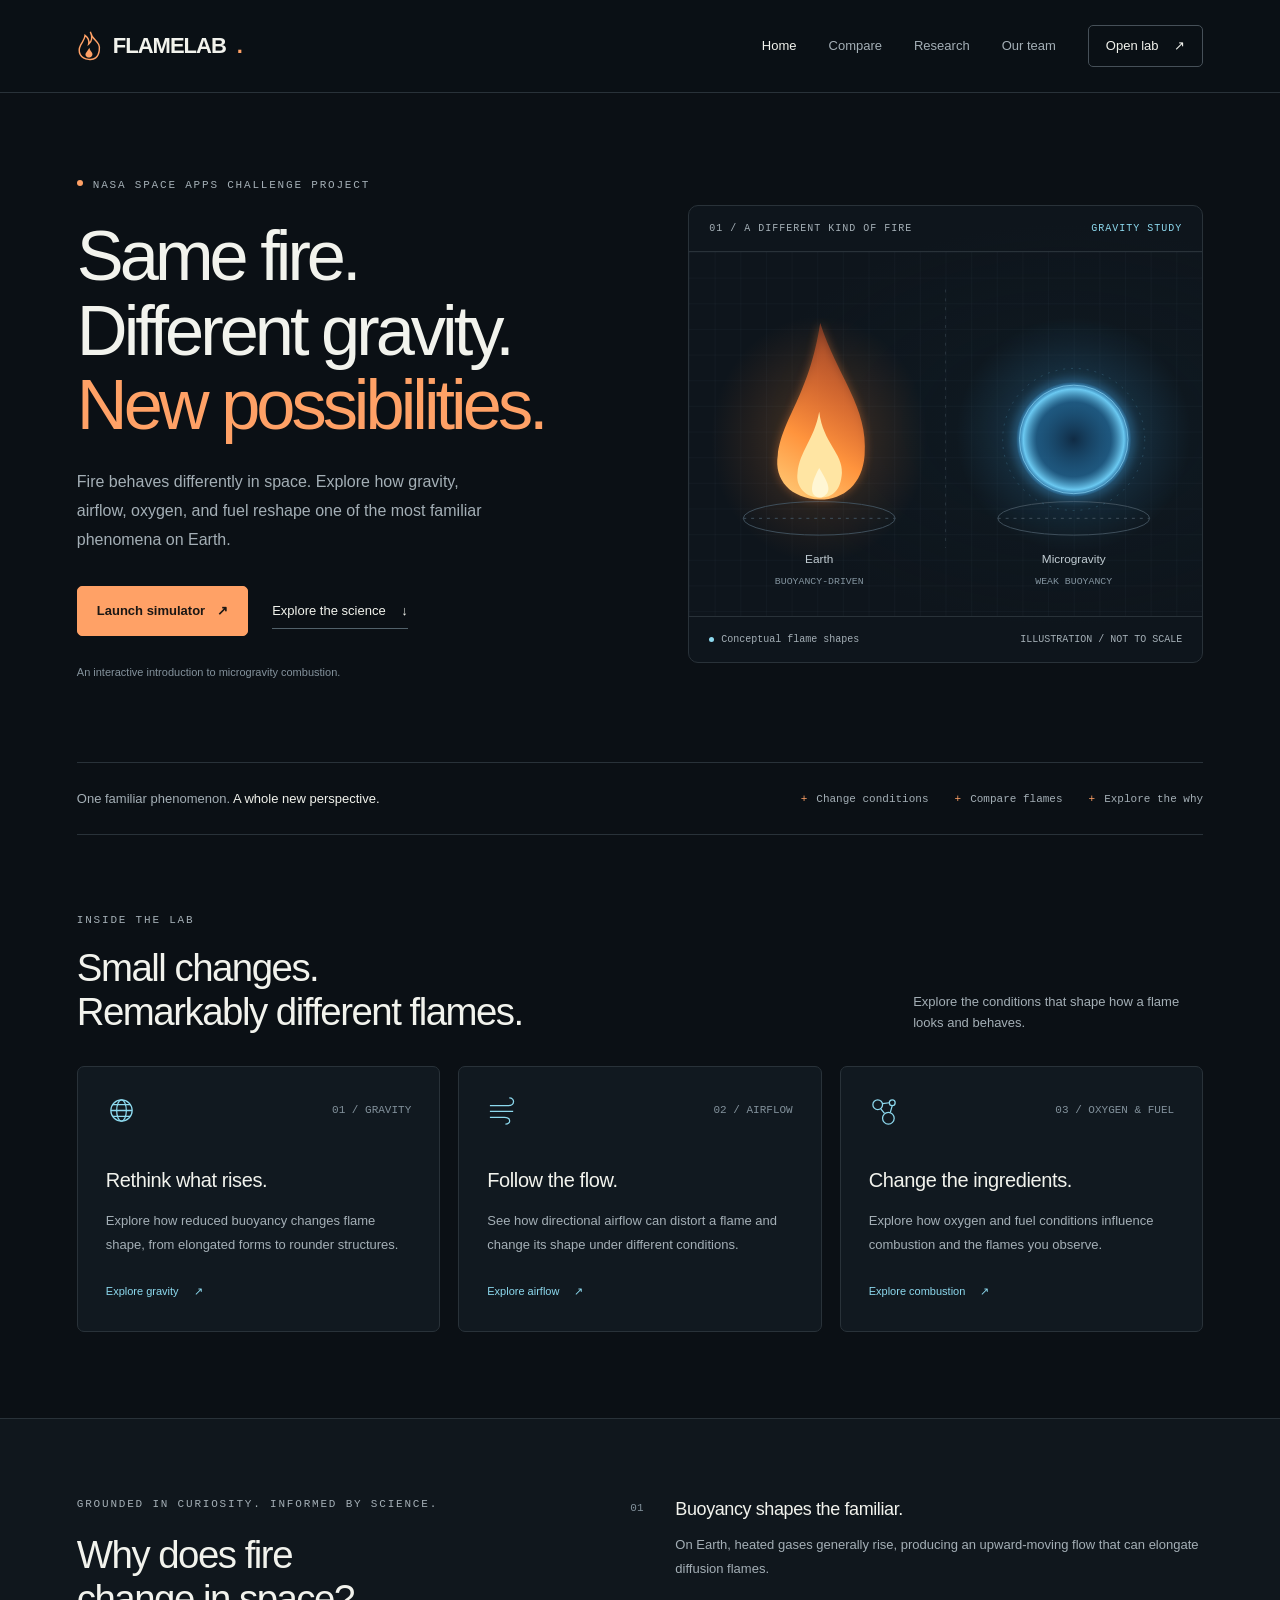
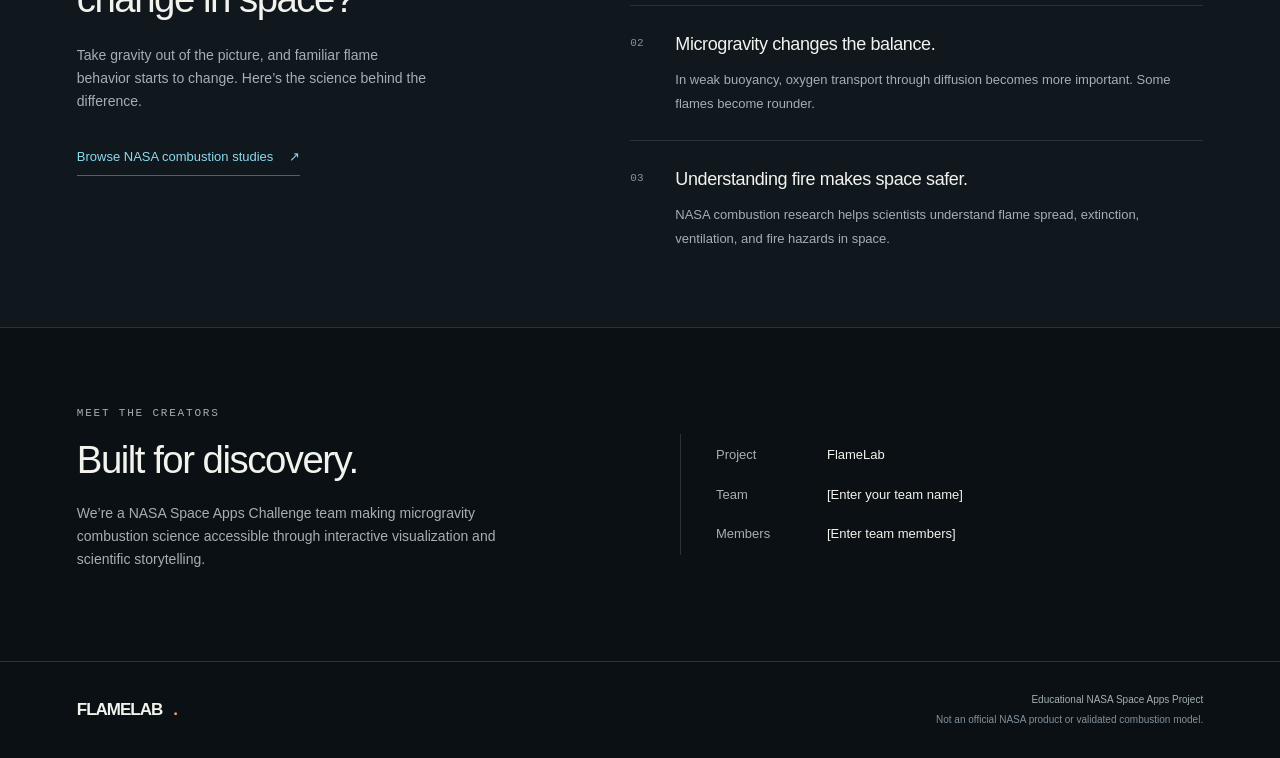
==== index.html @ bf70660f "Publish FlameLab landing page" ====
<!DOCTYPE html>
<html lang="en">
<head>
<meta charset="UTF-8">
<meta name="viewport" content="width=device-width, initial-scale=1">
<meta name="theme-color" content="#0b1015">
<meta name="description" content="Explore the science of fire in microgravity with FlameLab, an educational NASA Space Apps Challenge project.">
<title>FlameLab | Fire beyond gravity</title>
<style>
:root{--bg:#0b1015;--panel:#111920;--text:#f2f3ed;--muted:#a4afb6;--line:#293239;--orange:#ffa166;--blue:#8dd9ee;--width:1240px;color-scheme:dark}
*{box-sizing:border-box}html{scroll-behavior:smooth}body{margin:0;background:var(--bg);color:var(--text);font-family:Arial,Helvetica,sans-serif;line-height:1.65}a{color:inherit;text-decoration:none}button,a{-webkit-tap-highlight-color:transparent}a:focus-visible{outline:2px solid var(--blue);outline-offset:6px}::selection{background:var(--orange);color:var(--bg)}.wrap{width:min(var(--width),88%);margin:auto}.skip{position:absolute;left:20px;top:-70px;background:var(--text);color:var(--bg);padding:12px;z-index:99}.skip:focus{top:12px}header{border-bottom:1px solid var(--line);background:#0b1015f5}.header-row{min-height:92px;display:flex;align-items:center;justify-content:space-between;gap:30px}.brand{display:inline-flex;align-items:center;gap:11px;font-size:22px;letter-spacing:-1px;font-weight:800}.brand svg{width:25px;height:32px;color:var(--orange)}nav{display:flex;align-items:center;gap:32px;font-size:13px;color:var(--muted)}nav a:hover,nav a[aria-current]{color:var(--text)}.nav-cta{border:1px solid #465058;padding:9px 17px;border-radius:5px;color:var(--text)}.arrow{margin-left:12px}.hero{padding:83px 0 70px;display:grid;grid-template-columns:1.1fr 1fr;gap:45px;align-items:center}.eyebrow{font-family:Consolas,'Courier New',monospace;letter-spacing:1.8px;font-size:11px;font-weight:500;text-transform:uppercase;color:var(--muted)}.eyebrow i{display:inline-block;width:6px;height:6px;margin:0 10px 2px 0;border-radius:50%;background:var(--orange)}h1,h2,h3,p{margin-top:0}h1{font-size:clamp(48px,5.5vw,78px);line-height:1.06;font-weight:500;letter-spacing:-4px;margin:25px 0}h1 span{color:var(--orange)}.intro{max-width:435px;color:var(--muted);font-size:16px;line-height:1.8}.actions{display:flex;gap:24px;align-items:center;margin-top:32px;flex-wrap:wrap}.button{display:inline-flex;align-items:center;justify-content:center;background:var(--orange);color:#1b1714;border:1px solid var(--orange);border-radius:5px;padding:13px 19px;font-size:13px;font-weight:700;transition:background .2s,transform .2s}.button:hover{background:#ffba8f;transform:translateY(-2px)}.text-link{font-size:13px;border-bottom:1px solid #52616a;padding:7px 0}.text-link:hover{color:var(--blue)}.hero-note{margin-top:27px;font-size:11px;color:#84929c}.experiment{border:1px solid var(--line);border-radius:10px;overflow:hidden;background:radial-gradient(ellipse at 73% 48%,#102a3738,transparent 60%),#0e151c}.experiment-top,.experiment-bottom{display:flex;justify-content:space-between;gap:10px;padding:17px 20px;font:10px Consolas,'Courier New',monospace;letter-spacing:1px;color:var(--muted)}.experiment-top{border-bottom:1px solid var(--line)}.experiment-top span:last-child{color:var(--blue)}.flame-scene{display:block;width:100%;height:auto}.experiment-bottom{border-top:1px solid var(--line);letter-spacing:0;font-size:10px}.legend-dot{display:inline-block;width:5px;height:5px;background:var(--blue);border-radius:50%;margin-right:7px}.overview{border-top:1px solid var(--line);border-bottom:1px solid var(--line);padding:25px 0;display:flex;justify-content:space-between;align-items:center;gap:24px}.overview p{font-size:13px;color:var(--muted);margin:0}.overview strong{color:var(--text);font-weight:400}.tags{display:flex;gap:26px;color:var(--muted);font:11px Consolas,'Courier New',monospace}.tags span::before{content:'+';color:var(--orange);margin-right:9px}section[id]{scroll-margin-top:30px}.science{padding:76px 0 86px}.section-heading{display:flex;justify-content:space-between;gap:30px;align-items:end;margin:16px 0 32px}h2{font-size:clamp(30px,3vw,42px);font-weight:500;letter-spacing:-1.5px;line-height:1.15;margin:0}.section-heading p{color:var(--muted);font-size:13px;max-width:290px;margin:0}.features{display:grid;grid-template-columns:repeat(3,1fr);gap:18px}.card{padding:28px;background:var(--panel);border:1px solid var(--line);border-radius:7px}.card-top{display:flex;justify-content:space-between;align-items:center;margin-bottom:38px}.card-top svg{width:31px;height:31px;stroke:var(--blue);fill:none;stroke-width:1.3}.number{font:11px Consolas,'Courier New',monospace;color:#82919b}h3{font-size:20px;font-weight:500;letter-spacing:-.4px;margin-bottom:12px}.card p,.research-row p{font-size:13px;color:var(--muted);margin:0;line-height:1.85}.card .small-link{display:inline-block;margin-top:25px;font-size:11px;color:var(--blue)}.small-link:hover{text-decoration:underline}.research{padding:76px 0;background:#10171d;border-top:1px solid var(--line);border-bottom:1px solid var(--line)}.research-grid{display:grid;grid-template-columns:.95fr 1.2fr;gap:100px}.research h2{margin:19px 0 23px;max-width:370px}.research-intro{color:var(--muted);font-size:14px;max-width:350px}.research .text-link{display:inline-block;margin-top:12px;color:var(--blue)}.research-row{padding:24px 0;border-bottom:1px solid var(--line);display:grid;grid-template-columns:25px 1fr;gap:20px}.research-row:first-child{padding-top:0}.research-row:last-child{border:0;padding-bottom:0}.research-row .number{padding-top:7px}.research-row h3{font-size:18px;margin-bottom:8px}.team{padding:76px 0;display:grid;grid-template-columns:1fr 1fr;gap:80px;align-items:center}.team h2{margin:16px 0 20px}.team p{font-size:14px;color:var(--muted);max-width:460px}.team-info{border-left:1px solid var(--line);padding:10px 0 10px 35px}.team-info dl{margin:0}.team-info dl div{display:grid;grid-template-columns:95px 1fr;gap:16px;margin-bottom:18px;font-size:13px}.team-info dl div:last-child{margin:0}dt{color:var(--muted)}dd{margin:0}footer{border-top:1px solid var(--line);padding:30px 0}.footer-row{display:flex;justify-content:space-between;align-items:center;gap:25px}.footer-row .brand{font-size:17px}.footer-row p{font-size:10px;color:var(--muted);margin:0;text-align:right}.footer-row p span{display:block;color:#82919b;margin-top:3px}
@media(min-width:1500px){.hero{padding-top:100px;padding-bottom:90px}}
@media(max-width:1000px){.hero{gap:25px}h1{letter-spacing:-2.5px}.header-row{gap:15px}nav{gap:20px}.research-grid{gap:45px}.tags{gap:15px}.card{padding:23px}}
@media(max-width:760px){.wrap{width:88%}.header-row{min-height:80px;flex-wrap:wrap;padding:20px 0;gap:20px}nav{width:100%;justify-content:space-between;gap:10px;font-size:12px}.nav-cta{padding:6px 10px}.hero{grid-template-columns:1fr;padding:48px 0 40px;gap:35px}h1{font-size:clamp(45px,9vw,68px);max-width:560px}.intro{max-width:520px}.experiment{max-width:560px;width:100%;margin:auto}.overview{align-items:start;flex-direction:column;gap:13px}.features{grid-template-columns:1fr}.card-top{margin-bottom:25px}.section-heading{align-items:start;flex-direction:column;gap:17px}.section-heading p{max-width:450px}.science,.research{padding:52px 0}.research-grid,.team{grid-template-columns:1fr;gap:35px}.research h2{max-width:450px}.research-intro{max-width:450px}.team{padding:52px 0}.team-info{padding-left:20px}.footer-row{align-items:start}.footer-row p{max-width:240px}.tags{flex-wrap:wrap}.eyebrow{font-size:10px}.hero-note{font-size:10px}}
@media(max-width:380px){nav{flex-wrap:wrap;justify-content:start;gap:18px}.experiment-top,.experiment-bottom{padding:14px 12px;font-size:8px}.footer-row{flex-direction:column}.footer-row p{text-align:left}.actions{gap:15px}}
@media(prefers-reduced-motion:reduce){html{scroll-behavior:auto}*,*::before,*::after{transition:none!important}}
</style>
</head>
<body>
<a class="skip" href="#main">Skip to content</a>
<header id="home"><div class="wrap header-row">
<a class="brand" href="#home" aria-label="FlameLab home"><svg viewBox="0 0 28 36" fill="none" aria-hidden="true"><path d="M15 2C17 12 27 13 25 23C24 31 19 34 13 33C4 32 0 25 4 17C6 13 9 10 9 6C13 9 14 12 13 16C18 12 17 7 15 2Z" stroke="currentColor" stroke-width="1.6"/><path d="M14 20C14 24 20 26 16 30C12 33 8 29 10 26Z" fill="currentColor"/></svg>FLAMELAB<span style="color:var(--orange)">.</span></a>
<nav aria-label="Main navigation"><a href="#home" aria-current="page">Home</a><a href="simulator.html#scenario-comparison">Compare</a><a href="#research">Research</a><a href="#team">Our team</a><a class="nav-cta" href="simulator.html">Open lab <span class="arrow" aria-hidden="true">↗</span></a></nav>
</div></header>
<main id="main">
<section class="wrap hero" aria-labelledby="hero-title">
<div><div class="eyebrow"><i></i>NASA Space Apps Challenge Project</div><h1 id="hero-title">Same fire.<br>Different gravity.<br><span>New possibilities.</span></h1><p class="intro">Fire behaves differently in space. Explore how gravity, airflow, oxygen, and fuel reshape one of the most familiar phenomena on Earth.</p><div class="actions"><a class="button" href="simulator.html">Launch simulator <span class="arrow" aria-hidden="true">↗</span></a><a class="text-link" href="#research">Explore the science <span class="arrow" aria-hidden="true">↓</span></a></div><p class="hero-note">An interactive introduction to microgravity combustion.</p></div>
<figure class="experiment" style="margin:0"><div class="experiment-top"><span>01 / A DIFFERENT KIND OF FIRE</span><span>GRAVITY STUDY</span></div>
<svg class="flame-scene" viewBox="0 0 520 370" role="img" aria-labelledby="flame-title flame-desc"><title id="flame-title">Flame shapes on Earth and in microgravity</title><desc id="flame-desc">A stylized elongated orange flame on Earth beside a round blue flame in microgravity. Conceptual illustration, not a simulation.</desc><defs><pattern id="grid" width="26" height="26" patternUnits="userSpaceOnUse"><path d="M26 0H0V26" stroke="#7aa4b5" stroke-opacity=".07" fill="none"/></pattern><radialGradient id="warm"><stop stop-color="#ff9a3d" stop-opacity=".23"/><stop offset="1" stop-color="#ff8030" stop-opacity="0"/></radialGradient><radialGradient id="cool"><stop stop-color="#46b7ff" stop-opacity=".27"/><stop offset="1" stop-color="#46b7ff" stop-opacity="0"/></radialGradient><linearGradient id="fire" x1="0" y1="1" x2=".3" y2="0"><stop stop-color="#ffcf7b"/><stop offset=".4" stop-color="#ff943d"/><stop offset="1" stop-color="#f55c2b" stop-opacity=".4"/></linearGradient><radialGradient id="sphere"><stop stop-color="#102b44"/><stop offset=".65" stop-color="#1a5680" stop-opacity=".65"/><stop offset=".88" stop-color="#73d6ff" stop-opacity=".9"/><stop offset="1" stop-color="#3aa3eb" stop-opacity=".1"/></radialGradient><filter id="glow"><feGaussianBlur stdDeviation="5"/></filter></defs><path fill="url(#grid)" d="M0 0H520V370H0Z"/><path d="M260 38V300" stroke="#29343d" stroke-dasharray="3 6"/><ellipse cx="132" cy="190" rx="110" ry="125" fill="url(#warm)"/><circle cx="390" cy="185" r="119" fill="url(#cool)"/><g stroke="#3f505c" fill="none"><ellipse cx="132" cy="270" rx="77" ry="17"/><ellipse cx="390" cy="270" rx="77" ry="17"/><path d="M55 270H209M313 270H467" stroke-dasharray="3 5"/></g><path d="M133 72C150 126 182 157 178 206C176 235 157 251 133 251C103 250 86 231 90 206C94 169 122 145 133 72Z" fill="#ff8738" opacity=".4" filter="url(#glow)"/><path d="M133 72C150 126 182 157 178 206C176 235 157 251 133 251C103 250 86 231 90 206C94 169 122 145 133 72Z" fill="url(#fire)"/><path d="M132 162C136 194 156 204 155 224C154 241 146 249 133 249C118 249 108 238 110 224C112 202 127 190 132 162Z" fill="#ffe5a3"/><path d="M132 219C143 237 145 244 134 249C123 249 121 239 132 219Z" fill="#fff6d4"/><circle cx="390" cy="190" r="62" fill="#4bbaff" opacity=".28" filter="url(#glow)"/><circle cx="390" cy="190" r="58" fill="url(#sphere)"/><circle cx="390" cy="190" r="55" fill="none" stroke="#94dfff" stroke-opacity=".6"/><circle cx="390" cy="190" r="72" fill="none" stroke="#70c8ed" stroke-opacity=".2" stroke-dasharray="2 6"/><g fill="#c1ccd2" font-family="Arial,Helvetica,sans-serif" text-anchor="middle" font-size="12"><text x="132" y="315">Earth</text><text x="390" y="315">Microgravity</text></g><g fill="#83949f" font-family="Consolas,monospace" text-anchor="middle" font-size="10"><text x="132" y="337">BUOYANCY-DRIVEN</text><text x="390" y="337">WEAK BUOYANCY</text></g></svg>
<figcaption class="experiment-bottom"><span><span class="legend-dot"></span>Conceptual flame shapes</span><span>ILLUSTRATION / NOT TO SCALE</span></figcaption></figure>
</section>
<div class="wrap overview"><p>One familiar phenomenon. <strong>A whole new perspective.</strong></p><div class="tags"><span>Change conditions</span><span>Compare flames</span><span>Explore the why</span></div></div>
<section class="wrap science" aria-labelledby="science-title"><div class="eyebrow">Inside the lab</div><div class="section-heading"><h2 id="science-title">Small changes.<br>Remarkably different flames.</h2><p>Explore the conditions that shape how a flame looks and behaves.</p></div><div class="features">
<article class="card"><div class="card-top"><svg viewBox="0 0 32 32" aria-hidden="true"><circle cx="16" cy="16" r="11"/><ellipse cx="16" cy="16" rx="5" ry="11"/><path d="M5 16H27M7 10H25M7 22H25"/></svg><span class="number">01 / GRAVITY</span></div><h3>Rethink what rises.</h3><p>Explore how reduced buoyancy changes flame shape, from elongated forms to rounder structures.</p><a class="small-link" href="simulator.html">Explore gravity <span class="arrow" aria-hidden="true">↗</span></a></article>
<article class="card"><div class="card-top"><svg viewBox="0 0 32 32" aria-hidden="true"><path d="M3 11H22C29 11 29 3 23 3M3 17H27M3 23H18C25 23 25 30 19 30"/></svg><span class="number">02 / AIRFLOW</span></div><h3>Follow the flow.</h3><p>See how directional airflow can distort a flame and change its shape under different conditions.</p><a class="small-link" href="simulator.html">Explore airflow <span class="arrow" aria-hidden="true">↗</span></a></article>
<article class="card"><div class="card-top"><svg viewBox="0 0 32 32" aria-hidden="true"><circle cx="9" cy="10" r="5"/><circle cx="24" cy="8" r="3"/><circle cx="20" cy="24" r="6"/><path d="M12 14L16 19M14 9L21 8M24 11L22 18"/></svg><span class="number">03 / OXYGEN &amp; FUEL</span></div><h3>Change the ingredients.</h3><p>Explore how oxygen and fuel conditions influence combustion and the flames you observe.</p><a class="small-link" href="simulator.html">Explore combustion <span class="arrow" aria-hidden="true">↗</span></a></article>
</div></section>
<section class="research" id="research" aria-labelledby="research-title"><div class="wrap research-grid"><div><div class="eyebrow">Grounded in curiosity. Informed by science.</div><h2 id="research-title">Why does fire<br>change in space?</h2><p class="research-intro">Take gravity out of the picture, and familiar flame behavior starts to change. Here’s the science behind the difference.</p><a class="text-link" href="https://psi.nasa.gov/physci/repo/search?q=combustion" target="_blank" rel="noopener noreferrer">Browse NASA combustion studies <span class="arrow" aria-hidden="true">↗</span></a></div><div><article class="research-row"><span class="number">01</span><div><h3>Buoyancy shapes the familiar.</h3><p>On Earth, heated gases generally rise, producing an upward-moving flow that can elongate diffusion flames.</p></div></article><article class="research-row"><span class="number">02</span><div><h3>Microgravity changes the balance.</h3><p>In weak buoyancy, oxygen transport through diffusion becomes more important. Some flames become rounder.</p></div></article><article class="research-row"><span class="number">03</span><div><h3>Understanding fire makes space safer.</h3><p>NASA combustion research helps scientists understand flame spread, extinction, ventilation, and fire hazards in space.</p></div></article></div></div></section>
<section class="wrap team" id="team" aria-labelledby="team-title"><div><div class="eyebrow">Meet the creators</div><h2 id="team-title">Built for discovery.</h2><p>We’re a NASA Space Apps Challenge team making microgravity combustion science accessible through interactive visualization and scientific storytelling.</p></div><div class="team-info"><dl><div><dt>Project</dt><dd>FlameLab</dd></div><div><dt>Team</dt><dd>[Enter your team name]</dd></div><div><dt>Members</dt><dd>[Enter team members]</dd></div></dl></div></section>
</main>
<footer><div class="wrap footer-row"><a class="brand" href="#home">FLAMELAB<span style="color:var(--orange)">.</span></a><p>Educational NASA Space Apps Project<span>Not an official NASA product or validated combustion model.</span></p></div></footer>
</body>
</html>
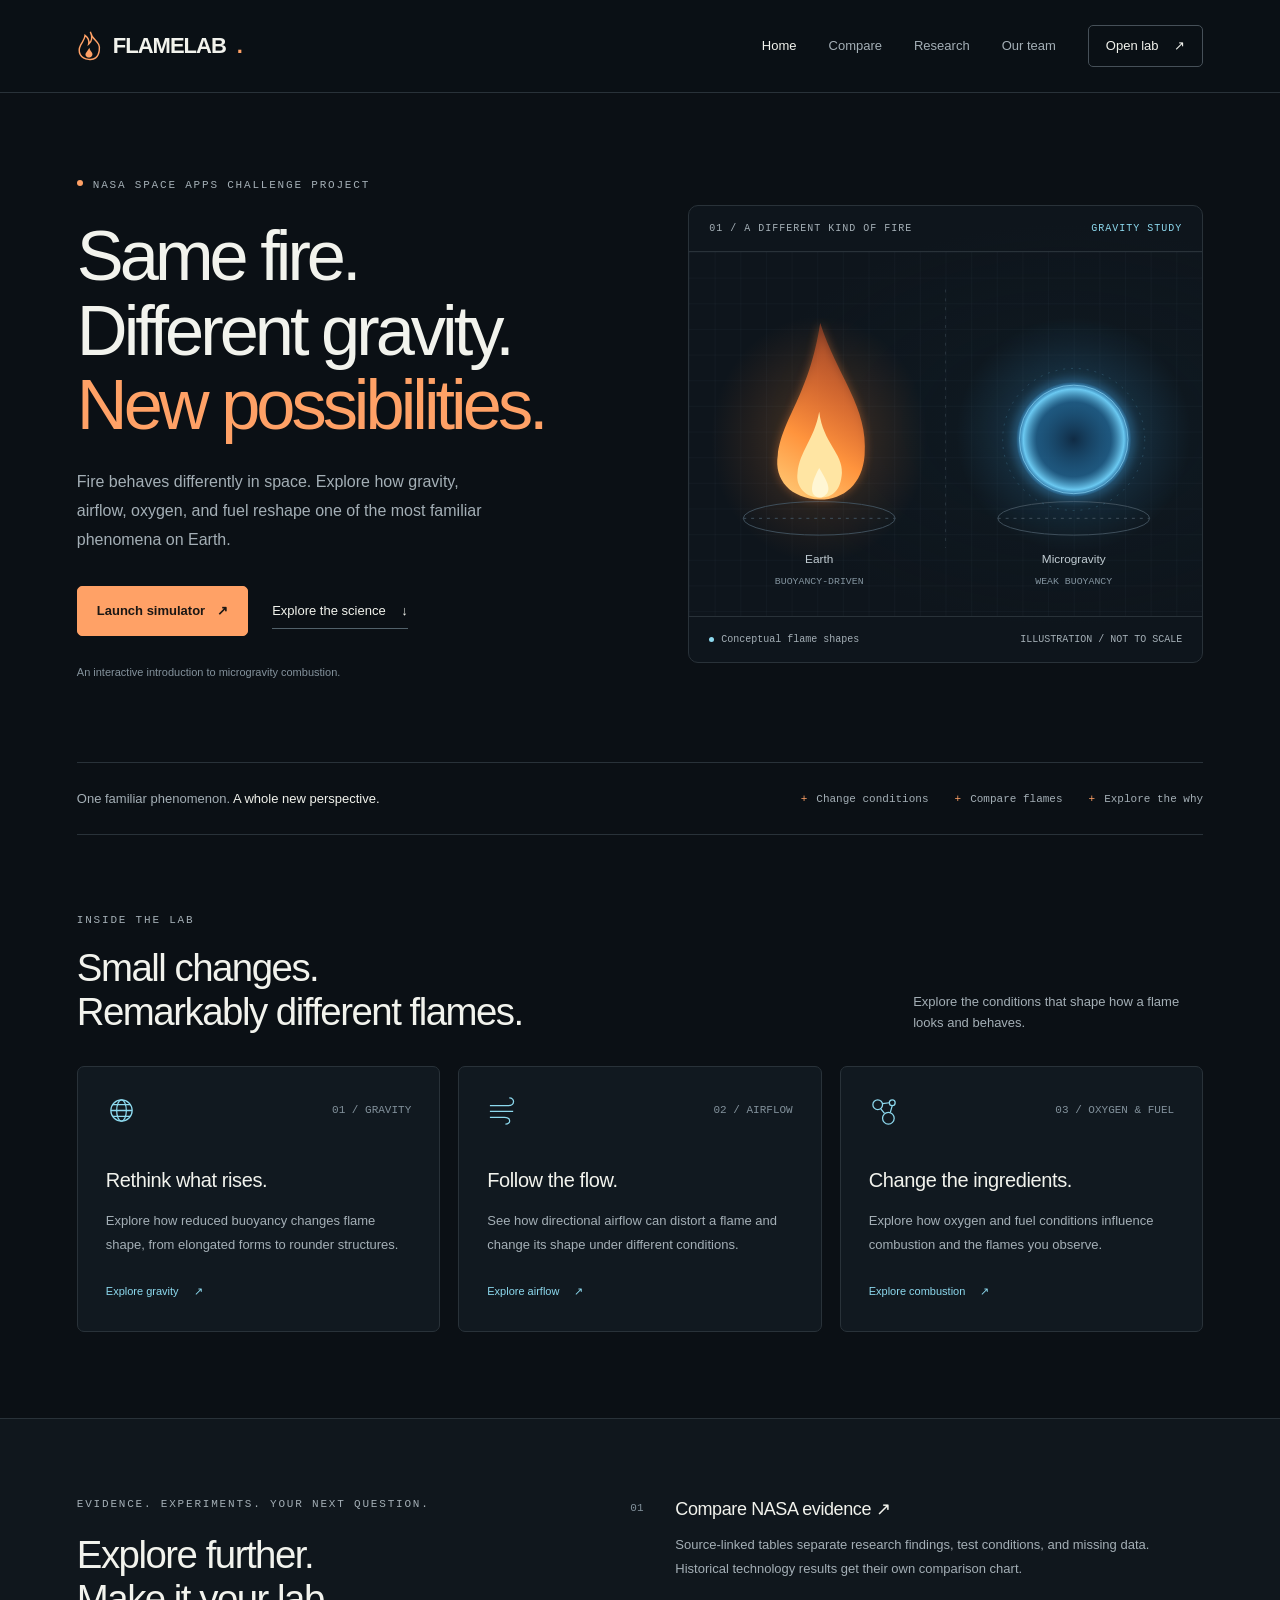
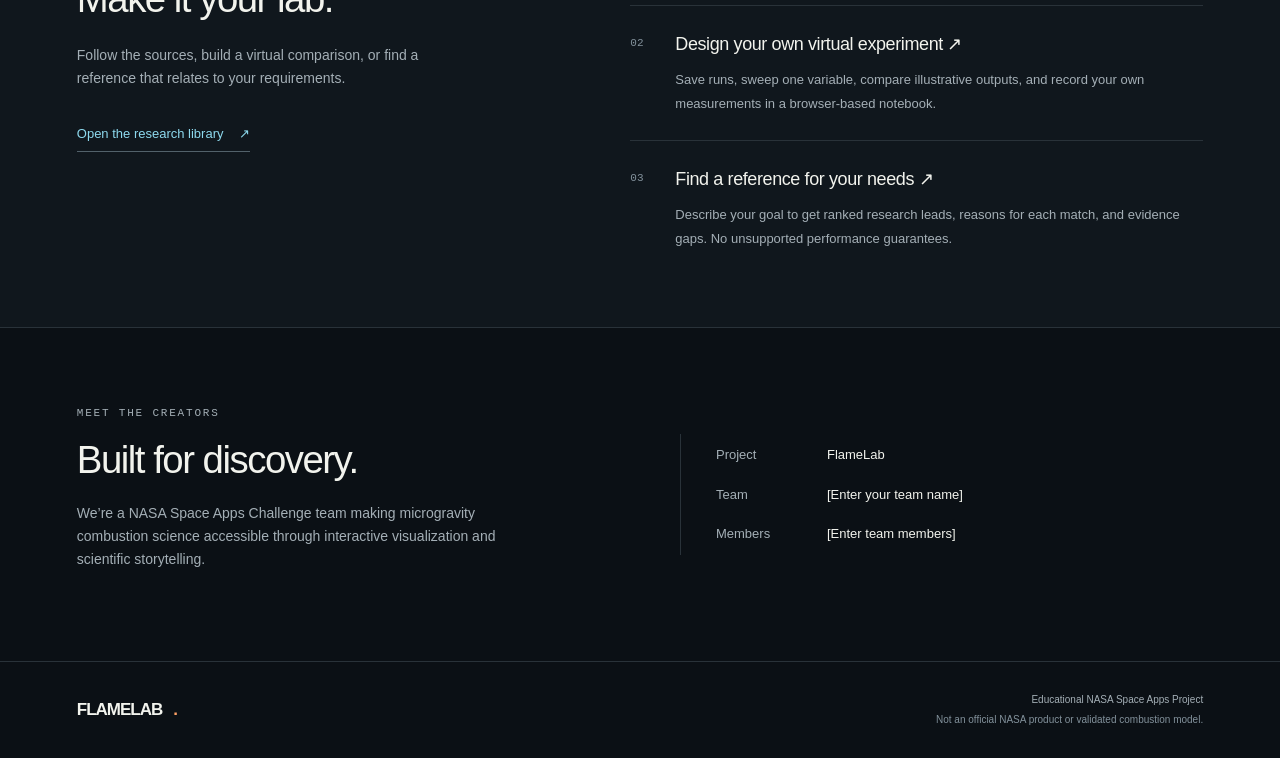
==== commit 269ee24c: "Add NASA evidence library, custom experiment notebook, and reference finder" ====
--- a/index.html
+++ b/index.html
@@ -20,7 +20,7 @@
 <a class="skip" href="#main">Skip to content</a>
 <header id="home"><div class="wrap header-row">
 <a class="brand" href="#home" aria-label="FlameLab home"><svg viewBox="0 0 28 36" fill="none" aria-hidden="true"><path d="M15 2C17 12 27 13 25 23C24 31 19 34 13 33C4 32 0 25 4 17C6 13 9 10 9 6C13 9 14 12 13 16C18 12 17 7 15 2Z" stroke="currentColor" stroke-width="1.6"/><path d="M14 20C14 24 20 26 16 30C12 33 8 29 10 26Z" fill="currentColor"/></svg>FLAMELAB<span style="color:var(--orange)">.</span></a>
-<nav aria-label="Main navigation"><a href="#home" aria-current="page">Home</a><a href="simulator.html#scenario-comparison">Compare</a><a href="#research">Research</a><a href="#team">Our team</a><a class="nav-cta" href="simulator.html">Open lab <span class="arrow" aria-hidden="true">↗</span></a></nav>
+<nav aria-label="Main navigation"><a href="#home" aria-current="page">Home</a><a href="simulator.html#scenario-comparison">Compare</a><a href="research.html">Research</a><a href="#team">Our team</a><a class="nav-cta" href="simulator.html">Open lab <span class="arrow" aria-hidden="true">↗</span></a></nav>
 </div></header>
 <main id="main">
 <section class="wrap hero" aria-labelledby="hero-title">
@@ -35,10 +35,9 @@
 <article class="card"><div class="card-top"><svg viewBox="0 0 32 32" aria-hidden="true"><path d="M3 11H22C29 11 29 3 23 3M3 17H27M3 23H18C25 23 25 30 19 30"/></svg><span class="number">02 / AIRFLOW</span></div><h3>Follow the flow.</h3><p>See how directional airflow can distort a flame and change its shape under different conditions.</p><a class="small-link" href="simulator.html">Explore airflow <span class="arrow" aria-hidden="true">↗</span></a></article>
 <article class="card"><div class="card-top"><svg viewBox="0 0 32 32" aria-hidden="true"><circle cx="9" cy="10" r="5"/><circle cx="24" cy="8" r="3"/><circle cx="20" cy="24" r="6"/><path d="M12 14L16 19M14 9L21 8M24 11L22 18"/></svg><span class="number">03 / OXYGEN &amp; FUEL</span></div><h3>Change the ingredients.</h3><p>Explore how oxygen and fuel conditions influence combustion and the flames you observe.</p><a class="small-link" href="simulator.html">Explore combustion <span class="arrow" aria-hidden="true">↗</span></a></article>
 </div></section>
-<section class="research" id="research" aria-labelledby="research-title"><div class="wrap research-grid"><div><div class="eyebrow">Grounded in curiosity. Informed by science.</div><h2 id="research-title">Why does fire<br>change in space?</h2><p class="research-intro">Take gravity out of the picture, and familiar flame behavior starts to change. Here’s the science behind the difference.</p><a class="text-link" href="https://psi.nasa.gov/physci/repo/search?q=combustion" target="_blank" rel="noopener noreferrer">Browse NASA combustion studies <span class="arrow" aria-hidden="true">↗</span></a></div><div><article class="research-row"><span class="number">01</span><div><h3>Buoyancy shapes the familiar.</h3><p>On Earth, heated gases generally rise, producing an upward-moving flow that can elongate diffusion flames.</p></div></article><article class="research-row"><span class="number">02</span><div><h3>Microgravity changes the balance.</h3><p>In weak buoyancy, oxygen transport through diffusion becomes more important. Some flames become rounder.</p></div></article><article class="research-row"><span class="number">03</span><div><h3>Understanding fire makes space safer.</h3><p>NASA combustion research helps scientists understand flame spread, extinction, ventilation, and fire hazards in space.</p></div></article></div></div></section>
+<section class="research" id="research" aria-labelledby="research-title"><div class="wrap research-grid"><div><div class="eyebrow">Evidence. Experiments. Your next question.</div><h2 id="research-title">Explore further.<br>Make it your lab.</h2><p class="research-intro">Follow the sources, build a virtual comparison, or find a reference that relates to your requirements.</p><a class="text-link" href="research.html">Open the research library <span class="arrow" aria-hidden="true">↗</span></a></div><div><article class="research-row"><span class="number">01</span><div><h3><a href="research.html#experiments">Compare NASA evidence ↗</a></h3><p>Source-linked tables separate research findings, test conditions, and missing data. Historical technology results get their own comparison chart.</p></div></article><article class="research-row"><span class="number">02</span><div><h3><a href="simulator.html#custom-lab">Design your own virtual experiment ↗</a></h3><p>Save runs, sweep one variable, compare illustrative outputs, and record your own measurements in a browser-based notebook.</p></div></article><article class="research-row"><span class="number">03</span><div><h3><a href="research.html#finder">Find a reference for your needs ↗</a></h3><p>Describe your goal to get ranked research leads, reasons for each match, and evidence gaps. No unsupported performance guarantees.</p></div></article></div></div></section>
 <section class="wrap team" id="team" aria-labelledby="team-title"><div><div class="eyebrow">Meet the creators</div><h2 id="team-title">Built for discovery.</h2><p>We’re a NASA Space Apps Challenge team making microgravity combustion science accessible through interactive visualization and scientific storytelling.</p></div><div class="team-info"><dl><div><dt>Project</dt><dd>FlameLab</dd></div><div><dt>Team</dt><dd>[Enter your team name]</dd></div><div><dt>Members</dt><dd>[Enter team members]</dd></div></dl></div></section>
 </main>
 <footer><div class="wrap footer-row"><a class="brand" href="#home">FLAMELAB<span style="color:var(--orange)">.</span></a><p>Educational NASA Space Apps Project<span>Not an official NASA product or validated combustion model.</span></p></div></footer>
 </body>
 </html>
-
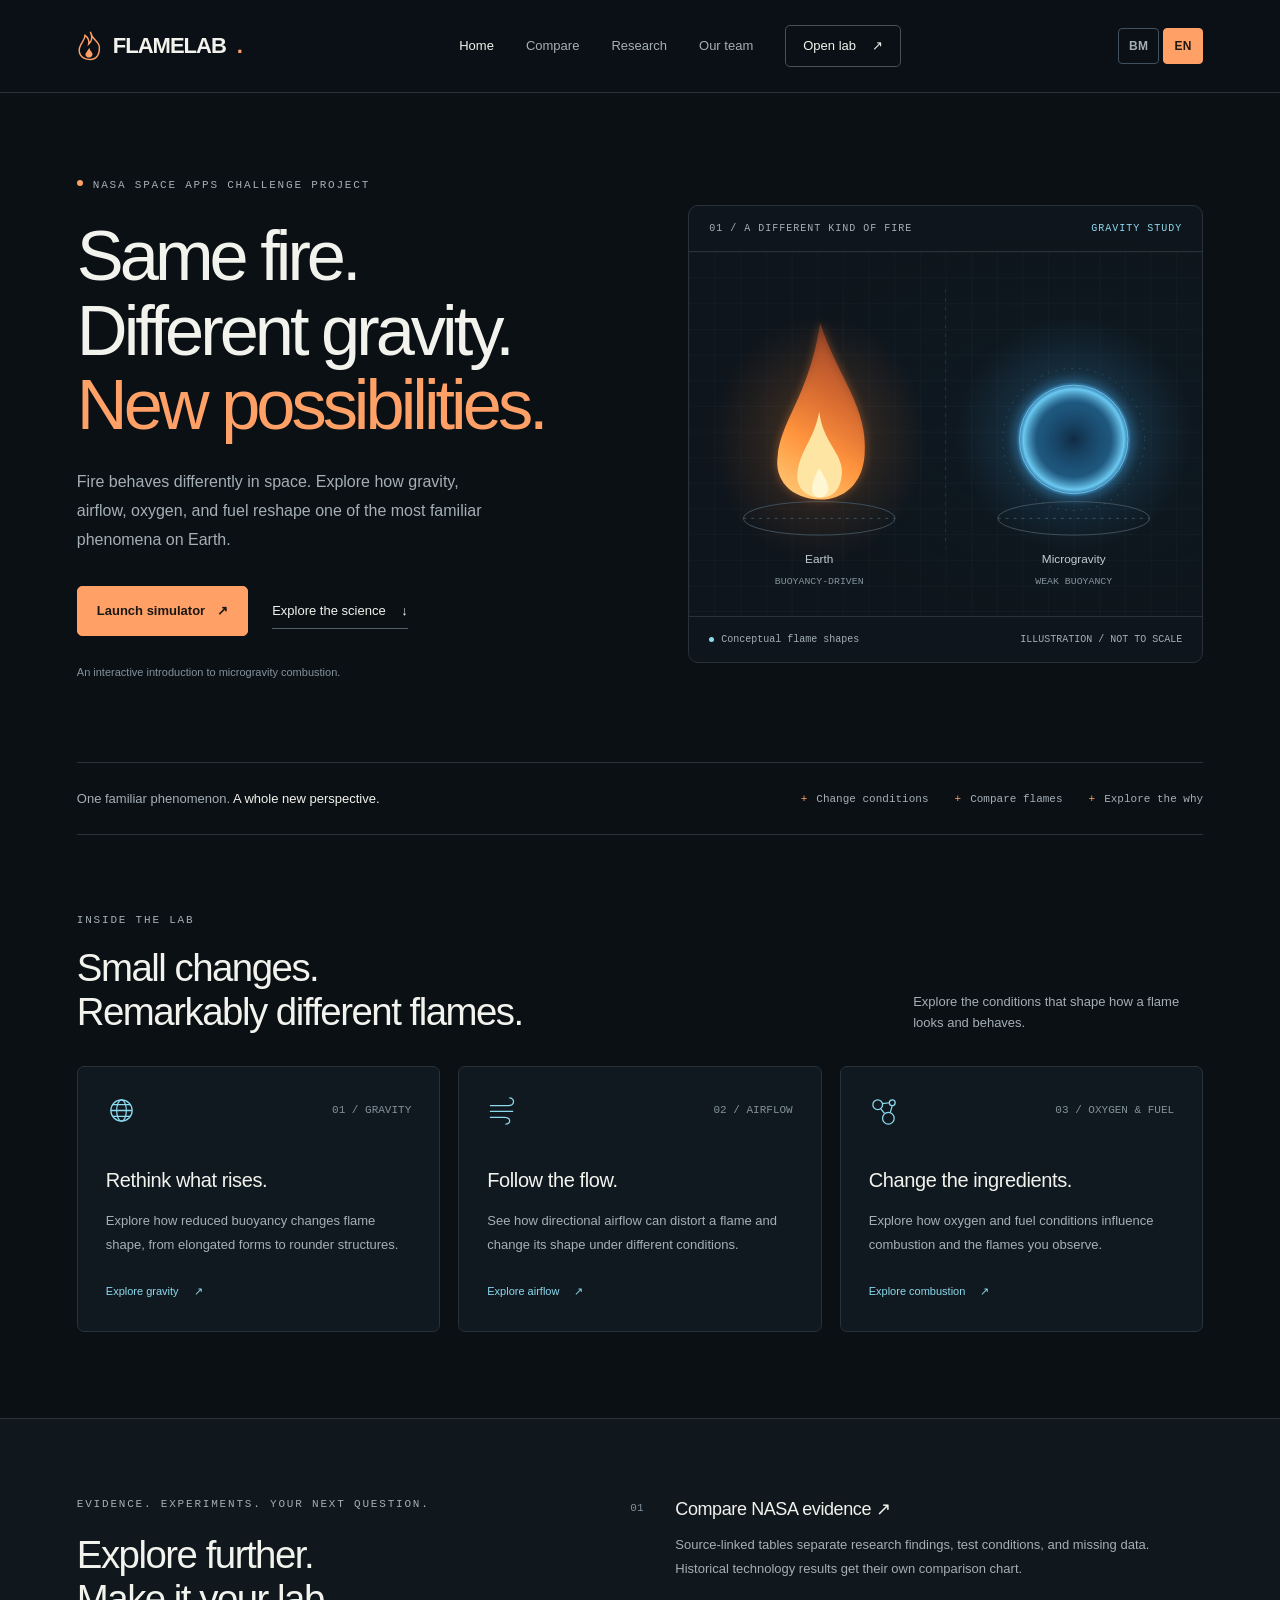
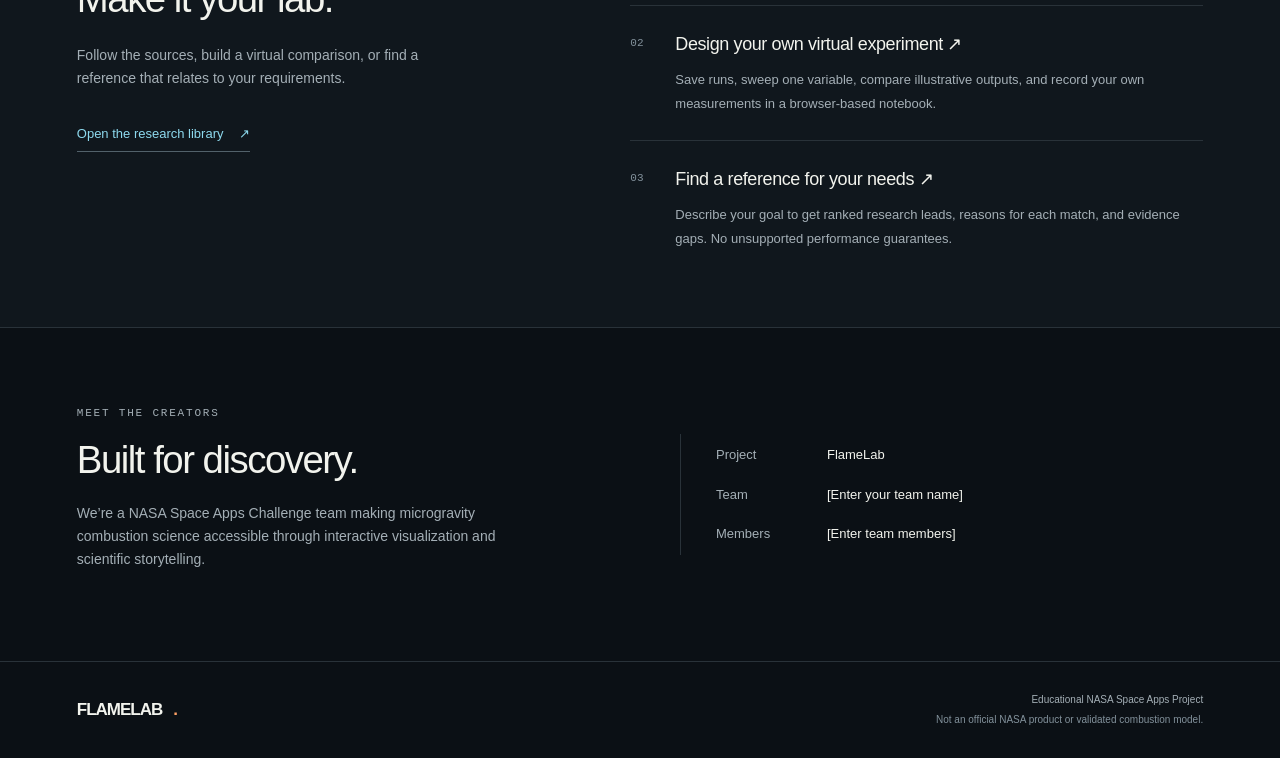
==== commit 26e12446: "Add persistent BM/English language switch and remove video transcript notice" ====
--- a/index.html
+++ b/index.html
@@ -15,6 +15,7 @@
 @media(max-width:380px){nav{flex-wrap:wrap;justify-content:start;gap:18px}.experiment-top,.experiment-bottom{padding:14px 12px;font-size:8px}.footer-row{flex-direction:column}.footer-row p{text-align:left}.actions{gap:15px}}
 @media(prefers-reduced-motion:reduce){html{scroll-behavior:auto}*,*::before,*::after{transition:none!important}}
 </style>
+<link rel="stylesheet" href="language.css"><script src="language.js" defer></script>
 </head>
 <body>
 <a class="skip" href="#main">Skip to content</a>
--- a/language.css
+++ b/language.css
@@ -0,0 +1 @@
+.language-switch{display:inline-flex;gap:4px;align-items:center;flex-shrink:0}.language-switch button{font:600 12px Arial,Helvetica,sans-serif;letter-spacing:.3px;background:transparent;color:#a4afb6;border:1px solid #40505d;border-radius:4px;min-width:40px;min-height:36px;padding:7px 10px;cursor:pointer;margin:0;transition:none}.language-switch button[aria-pressed=true]{background:#ffa166;color:#21180f;border-color:#ffa166}.language-switch button:hover{border-color:#8dd9ee;transform:none}.language-switch button:focus-visible{outline:2px solid #8dd9ee;outline-offset:3px}.header-row,.topbar{flex-wrap:wrap}html[lang=ms] .eyebrow{letter-spacing:1px}html[lang=ms] h1{overflow-wrap:break-word}@media(max-width:760px){.header-row>.language-switch{margin-left:auto}.header-row nav{order:3}.topbar>.language-switch{align-self:flex-end}.language-switch button{min-height:44px;min-width:44px}}
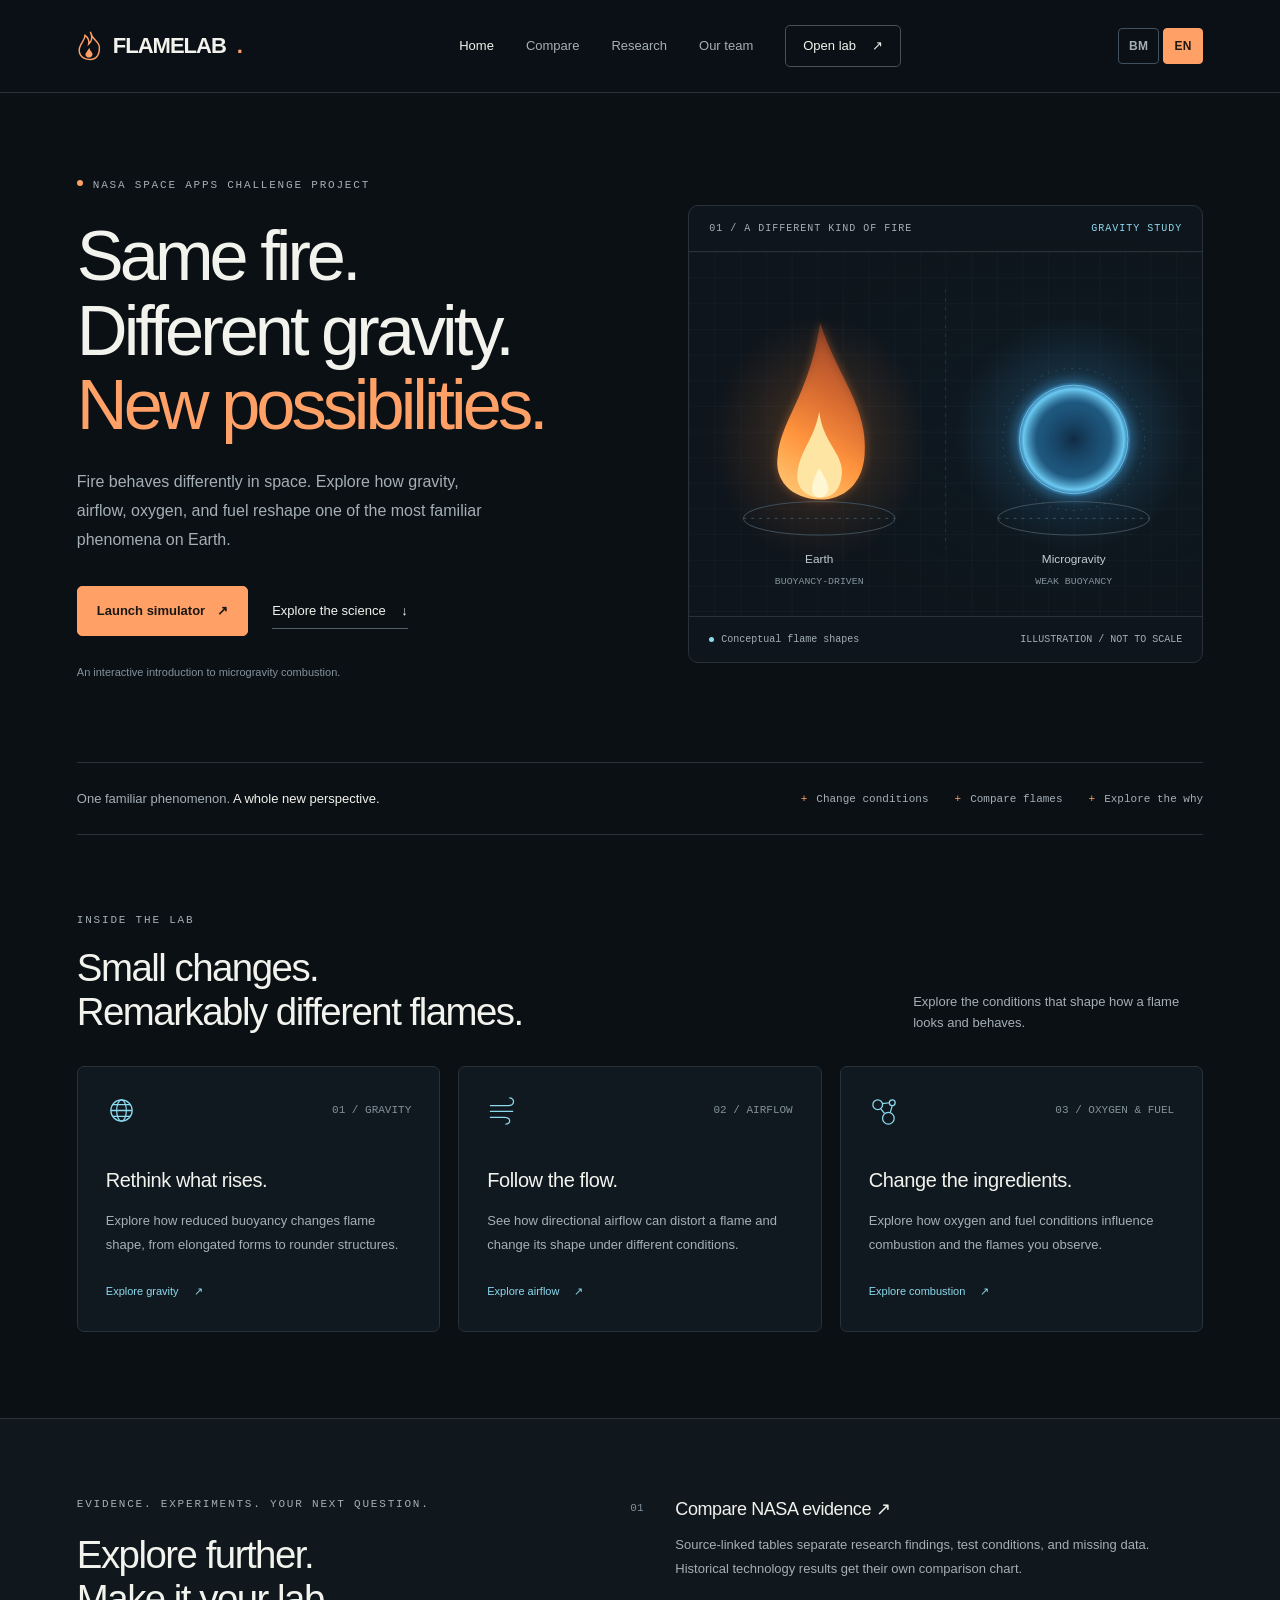
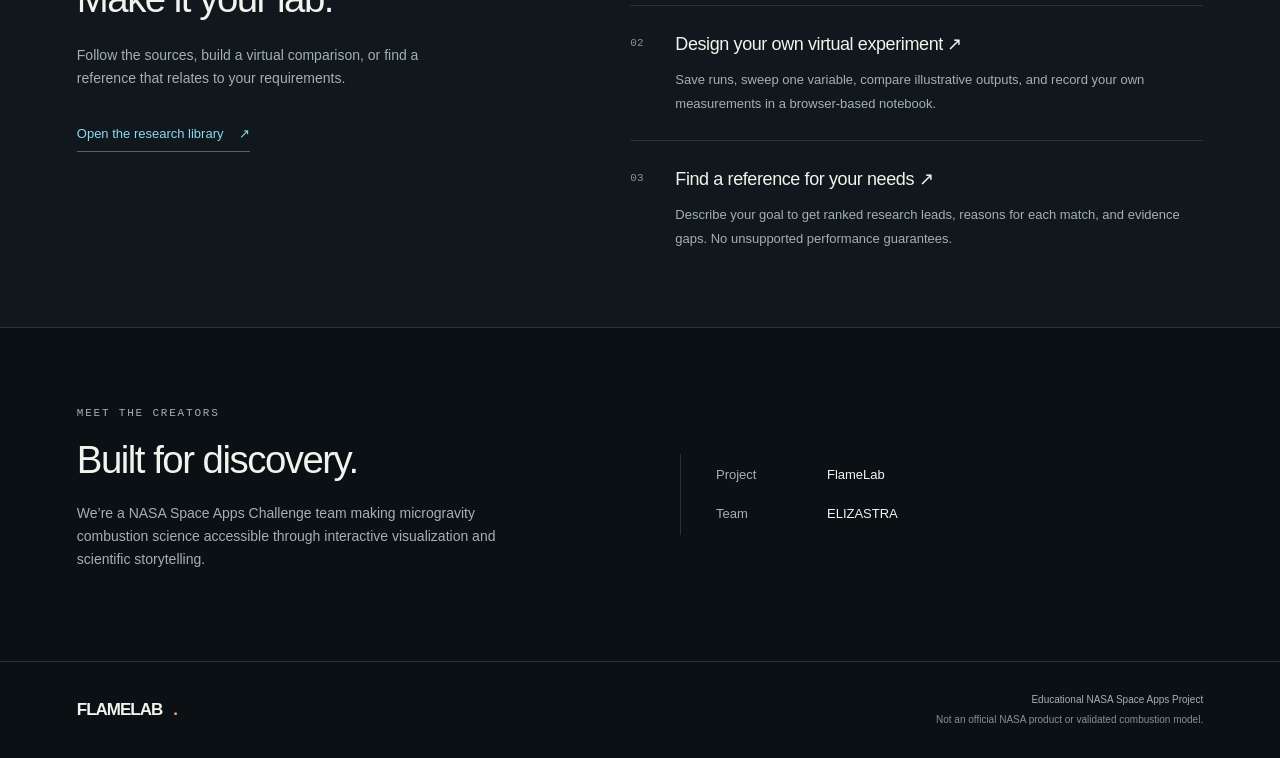
==== commit 702595f2: "Set team name to ELIZASTRA and remove members placeholder" ====
--- a/index.html
+++ b/index.html
@@ -37,7 +37,7 @@
 <article class="card"><div class="card-top"><svg viewBox="0 0 32 32" aria-hidden="true"><circle cx="9" cy="10" r="5"/><circle cx="24" cy="8" r="3"/><circle cx="20" cy="24" r="6"/><path d="M12 14L16 19M14 9L21 8M24 11L22 18"/></svg><span class="number">03 / OXYGEN &amp; FUEL</span></div><h3>Change the ingredients.</h3><p>Explore how oxygen and fuel conditions influence combustion and the flames you observe.</p><a class="small-link" href="simulator.html">Explore combustion <span class="arrow" aria-hidden="true">↗</span></a></article>
 </div></section>
 <section class="research" id="research" aria-labelledby="research-title"><div class="wrap research-grid"><div><div class="eyebrow">Evidence. Experiments. Your next question.</div><h2 id="research-title">Explore further.<br>Make it your lab.</h2><p class="research-intro">Follow the sources, build a virtual comparison, or find a reference that relates to your requirements.</p><a class="text-link" href="research.html">Open the research library <span class="arrow" aria-hidden="true">↗</span></a></div><div><article class="research-row"><span class="number">01</span><div><h3><a href="research.html#experiments">Compare NASA evidence ↗</a></h3><p>Source-linked tables separate research findings, test conditions, and missing data. Historical technology results get their own comparison chart.</p></div></article><article class="research-row"><span class="number">02</span><div><h3><a href="simulator.html#custom-lab">Design your own virtual experiment ↗</a></h3><p>Save runs, sweep one variable, compare illustrative outputs, and record your own measurements in a browser-based notebook.</p></div></article><article class="research-row"><span class="number">03</span><div><h3><a href="research.html#finder">Find a reference for your needs ↗</a></h3><p>Describe your goal to get ranked research leads, reasons for each match, and evidence gaps. No unsupported performance guarantees.</p></div></article></div></div></section>
-<section class="wrap team" id="team" aria-labelledby="team-title"><div><div class="eyebrow">Meet the creators</div><h2 id="team-title">Built for discovery.</h2><p>We’re a NASA Space Apps Challenge team making microgravity combustion science accessible through interactive visualization and scientific storytelling.</p></div><div class="team-info"><dl><div><dt>Project</dt><dd>FlameLab</dd></div><div><dt>Team</dt><dd>[Enter your team name]</dd></div><div><dt>Members</dt><dd>[Enter team members]</dd></div></dl></div></section>
+<section class="wrap team" id="team" aria-labelledby="team-title"><div><div class="eyebrow">Meet the creators</div><h2 id="team-title">Built for discovery.</h2><p>We’re a NASA Space Apps Challenge team making microgravity combustion science accessible through interactive visualization and scientific storytelling.</p></div><div class="team-info"><dl><div><dt>Project</dt><dd>FlameLab</dd></div><div><dt>Team</dt><dd>ELIZASTRA</dd></div></dl></div></section>
 </main>
 <footer><div class="wrap footer-row"><a class="brand" href="#home">FLAMELAB<span style="color:var(--orange)">.</span></a><p>Educational NASA Space Apps Project<span>Not an official NASA product or validated combustion model.</span></p></div></footer>
 </body>
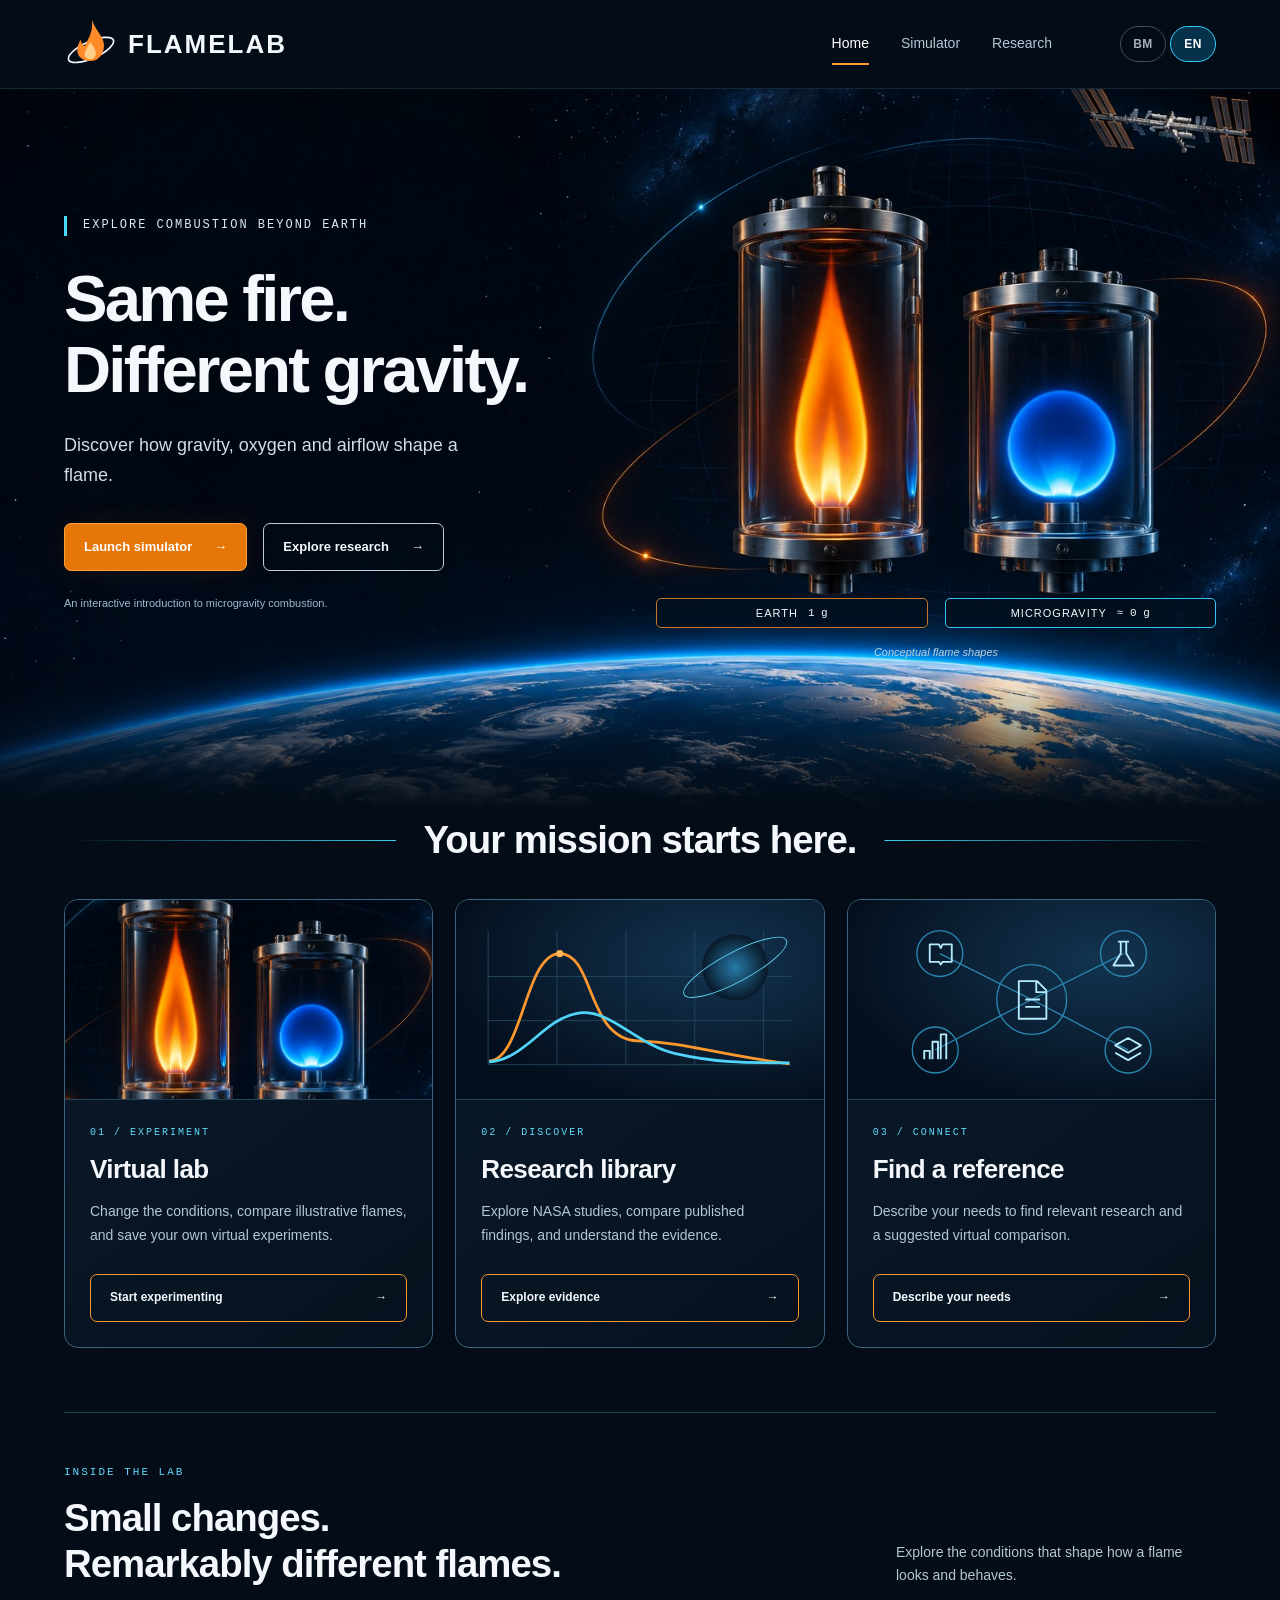
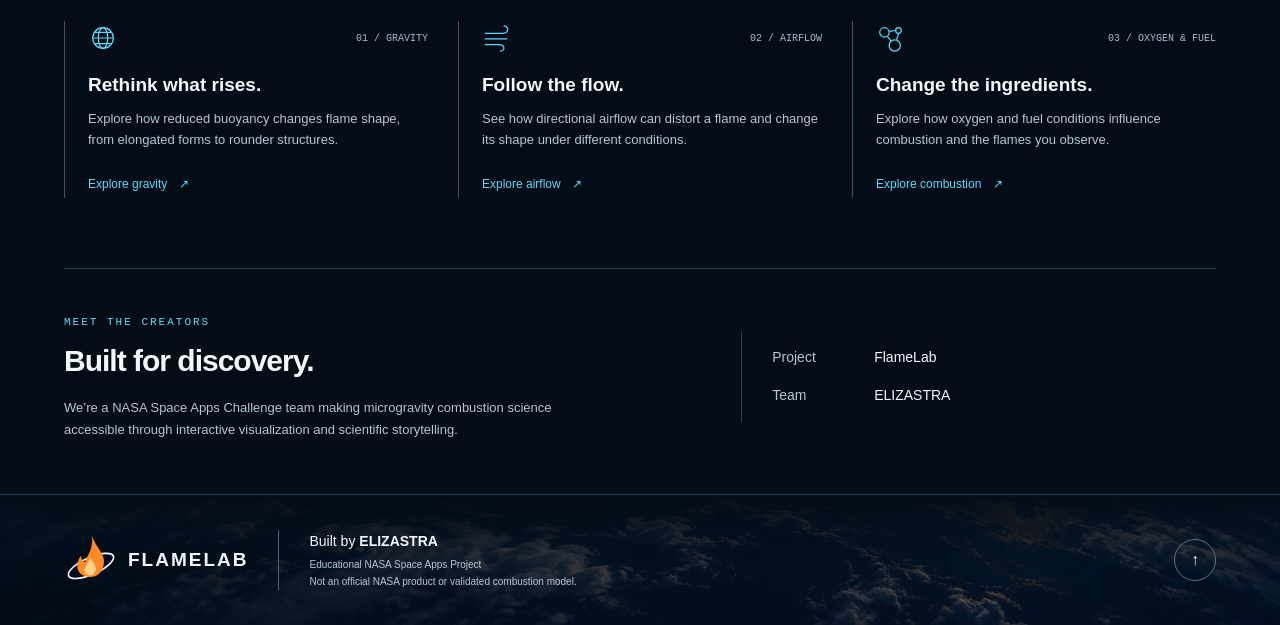
==== commit ecdcfe5d: "Redesign FlameLab home with space imagery, mission cards and responsive bilingual layout" ====
--- a/index.html
+++ b/index.html
@@ -1,44 +1,16 @@
 <!DOCTYPE html>
-<html lang="en">
-<head>
-<meta charset="UTF-8">
-<meta name="viewport" content="width=device-width, initial-scale=1">
-<meta name="theme-color" content="#0b1015">
-<meta name="description" content="Explore the science of fire in microgravity with FlameLab, an educational NASA Space Apps Challenge project.">
-<title>FlameLab | Fire beyond gravity</title>
-<style>
-:root{--bg:#0b1015;--panel:#111920;--text:#f2f3ed;--muted:#a4afb6;--line:#293239;--orange:#ffa166;--blue:#8dd9ee;--width:1240px;color-scheme:dark}
-*{box-sizing:border-box}html{scroll-behavior:smooth}body{margin:0;background:var(--bg);color:var(--text);font-family:Arial,Helvetica,sans-serif;line-height:1.65}a{color:inherit;text-decoration:none}button,a{-webkit-tap-highlight-color:transparent}a:focus-visible{outline:2px solid var(--blue);outline-offset:6px}::selection{background:var(--orange);color:var(--bg)}.wrap{width:min(var(--width),88%);margin:auto}.skip{position:absolute;left:20px;top:-70px;background:var(--text);color:var(--bg);padding:12px;z-index:99}.skip:focus{top:12px}header{border-bottom:1px solid var(--line);background:#0b1015f5}.header-row{min-height:92px;display:flex;align-items:center;justify-content:space-between;gap:30px}.brand{display:inline-flex;align-items:center;gap:11px;font-size:22px;letter-spacing:-1px;font-weight:800}.brand svg{width:25px;height:32px;color:var(--orange)}nav{display:flex;align-items:center;gap:32px;font-size:13px;color:var(--muted)}nav a:hover,nav a[aria-current]{color:var(--text)}.nav-cta{border:1px solid #465058;padding:9px 17px;border-radius:5px;color:var(--text)}.arrow{margin-left:12px}.hero{padding:83px 0 70px;display:grid;grid-template-columns:1.1fr 1fr;gap:45px;align-items:center}.eyebrow{font-family:Consolas,'Courier New',monospace;letter-spacing:1.8px;font-size:11px;font-weight:500;text-transform:uppercase;color:var(--muted)}.eyebrow i{display:inline-block;width:6px;height:6px;margin:0 10px 2px 0;border-radius:50%;background:var(--orange)}h1,h2,h3,p{margin-top:0}h1{font-size:clamp(48px,5.5vw,78px);line-height:1.06;font-weight:500;letter-spacing:-4px;margin:25px 0}h1 span{color:var(--orange)}.intro{max-width:435px;color:var(--muted);font-size:16px;line-height:1.8}.actions{display:flex;gap:24px;align-items:center;margin-top:32px;flex-wrap:wrap}.button{display:inline-flex;align-items:center;justify-content:center;background:var(--orange);color:#1b1714;border:1px solid var(--orange);border-radius:5px;padding:13px 19px;font-size:13px;font-weight:700;transition:background .2s,transform .2s}.button:hover{background:#ffba8f;transform:translateY(-2px)}.text-link{font-size:13px;border-bottom:1px solid #52616a;padding:7px 0}.text-link:hover{color:var(--blue)}.hero-note{margin-top:27px;font-size:11px;color:#84929c}.experiment{border:1px solid var(--line);border-radius:10px;overflow:hidden;background:radial-gradient(ellipse at 73% 48%,#102a3738,transparent 60%),#0e151c}.experiment-top,.experiment-bottom{display:flex;justify-content:space-between;gap:10px;padding:17px 20px;font:10px Consolas,'Courier New',monospace;letter-spacing:1px;color:var(--muted)}.experiment-top{border-bottom:1px solid var(--line)}.experiment-top span:last-child{color:var(--blue)}.flame-scene{display:block;width:100%;height:auto}.experiment-bottom{border-top:1px solid var(--line);letter-spacing:0;font-size:10px}.legend-dot{display:inline-block;width:5px;height:5px;background:var(--blue);border-radius:50%;margin-right:7px}.overview{border-top:1px solid var(--line);border-bottom:1px solid var(--line);padding:25px 0;display:flex;justify-content:space-between;align-items:center;gap:24px}.overview p{font-size:13px;color:var(--muted);margin:0}.overview strong{color:var(--text);font-weight:400}.tags{display:flex;gap:26px;color:var(--muted);font:11px Consolas,'Courier New',monospace}.tags span::before{content:'+';color:var(--orange);margin-right:9px}section[id]{scroll-margin-top:30px}.science{padding:76px 0 86px}.section-heading{display:flex;justify-content:space-between;gap:30px;align-items:end;margin:16px 0 32px}h2{font-size:clamp(30px,3vw,42px);font-weight:500;letter-spacing:-1.5px;line-height:1.15;margin:0}.section-heading p{color:var(--muted);font-size:13px;max-width:290px;margin:0}.features{display:grid;grid-template-columns:repeat(3,1fr);gap:18px}.card{padding:28px;background:var(--panel);border:1px solid var(--line);border-radius:7px}.card-top{display:flex;justify-content:space-between;align-items:center;margin-bottom:38px}.card-top svg{width:31px;height:31px;stroke:var(--blue);fill:none;stroke-width:1.3}.number{font:11px Consolas,'Courier New',monospace;color:#82919b}h3{font-size:20px;font-weight:500;letter-spacing:-.4px;margin-bottom:12px}.card p,.research-row p{font-size:13px;color:var(--muted);margin:0;line-height:1.85}.card .small-link{display:inline-block;margin-top:25px;font-size:11px;color:var(--blue)}.small-link:hover{text-decoration:underline}.research{padding:76px 0;background:#10171d;border-top:1px solid var(--line);border-bottom:1px solid var(--line)}.research-grid{display:grid;grid-template-columns:.95fr 1.2fr;gap:100px}.research h2{margin:19px 0 23px;max-width:370px}.research-intro{color:var(--muted);font-size:14px;max-width:350px}.research .text-link{display:inline-block;margin-top:12px;color:var(--blue)}.research-row{padding:24px 0;border-bottom:1px solid var(--line);display:grid;grid-template-columns:25px 1fr;gap:20px}.research-row:first-child{padding-top:0}.research-row:last-child{border:0;padding-bottom:0}.research-row .number{padding-top:7px}.research-row h3{font-size:18px;margin-bottom:8px}.team{padding:76px 0;display:grid;grid-template-columns:1fr 1fr;gap:80px;align-items:center}.team h2{margin:16px 0 20px}.team p{font-size:14px;color:var(--muted);max-width:460px}.team-info{border-left:1px solid var(--line);padding:10px 0 10px 35px}.team-info dl{margin:0}.team-info dl div{display:grid;grid-template-columns:95px 1fr;gap:16px;margin-bottom:18px;font-size:13px}.team-info dl div:last-child{margin:0}dt{color:var(--muted)}dd{margin:0}footer{border-top:1px solid var(--line);padding:30px 0}.footer-row{display:flex;justify-content:space-between;align-items:center;gap:25px}.footer-row .brand{font-size:17px}.footer-row p{font-size:10px;color:var(--muted);margin:0;text-align:right}.footer-row p span{display:block;color:#82919b;margin-top:3px}
-@media(min-width:1500px){.hero{padding-top:100px;padding-bottom:90px}}
-@media(max-width:1000px){.hero{gap:25px}h1{letter-spacing:-2.5px}.header-row{gap:15px}nav{gap:20px}.research-grid{gap:45px}.tags{gap:15px}.card{padding:23px}}
-@media(max-width:760px){.wrap{width:88%}.header-row{min-height:80px;flex-wrap:wrap;padding:20px 0;gap:20px}nav{width:100%;justify-content:space-between;gap:10px;font-size:12px}.nav-cta{padding:6px 10px}.hero{grid-template-columns:1fr;padding:48px 0 40px;gap:35px}h1{font-size:clamp(45px,9vw,68px);max-width:560px}.intro{max-width:520px}.experiment{max-width:560px;width:100%;margin:auto}.overview{align-items:start;flex-direction:column;gap:13px}.features{grid-template-columns:1fr}.card-top{margin-bottom:25px}.section-heading{align-items:start;flex-direction:column;gap:17px}.section-heading p{max-width:450px}.science,.research{padding:52px 0}.research-grid,.team{grid-template-columns:1fr;gap:35px}.research h2{max-width:450px}.research-intro{max-width:450px}.team{padding:52px 0}.team-info{padding-left:20px}.footer-row{align-items:start}.footer-row p{max-width:240px}.tags{flex-wrap:wrap}.eyebrow{font-size:10px}.hero-note{font-size:10px}}
-@media(max-width:380px){nav{flex-wrap:wrap;justify-content:start;gap:18px}.experiment-top,.experiment-bottom{padding:14px 12px;font-size:8px}.footer-row{flex-direction:column}.footer-row p{text-align:left}.actions{gap:15px}}
-@media(prefers-reduced-motion:reduce){html{scroll-behavior:auto}*,*::before,*::after{transition:none!important}}
-</style>
-<link rel="stylesheet" href="language.css"><script src="language.js" defer></script>
-</head>
-<body>
-<a class="skip" href="#main">Skip to content</a>
-<header id="home"><div class="wrap header-row">
-<a class="brand" href="#home" aria-label="FlameLab home"><svg viewBox="0 0 28 36" fill="none" aria-hidden="true"><path d="M15 2C17 12 27 13 25 23C24 31 19 34 13 33C4 32 0 25 4 17C6 13 9 10 9 6C13 9 14 12 13 16C18 12 17 7 15 2Z" stroke="currentColor" stroke-width="1.6"/><path d="M14 20C14 24 20 26 16 30C12 33 8 29 10 26Z" fill="currentColor"/></svg>FLAMELAB<span style="color:var(--orange)">.</span></a>
-<nav aria-label="Main navigation"><a href="#home" aria-current="page">Home</a><a href="simulator.html#scenario-comparison">Compare</a><a href="research.html">Research</a><a href="#team">Our team</a><a class="nav-cta" href="simulator.html">Open lab <span class="arrow" aria-hidden="true">↗</span></a></nav>
-</div></header>
-<main id="main">
-<section class="wrap hero" aria-labelledby="hero-title">
-<div><div class="eyebrow"><i></i>NASA Space Apps Challenge Project</div><h1 id="hero-title">Same fire.<br>Different gravity.<br><span>New possibilities.</span></h1><p class="intro">Fire behaves differently in space. Explore how gravity, airflow, oxygen, and fuel reshape one of the most familiar phenomena on Earth.</p><div class="actions"><a class="button" href="simulator.html">Launch simulator <span class="arrow" aria-hidden="true">↗</span></a><a class="text-link" href="#research">Explore the science <span class="arrow" aria-hidden="true">↓</span></a></div><p class="hero-note">An interactive introduction to microgravity combustion.</p></div>
-<figure class="experiment" style="margin:0"><div class="experiment-top"><span>01 / A DIFFERENT KIND OF FIRE</span><span>GRAVITY STUDY</span></div>
-<svg class="flame-scene" viewBox="0 0 520 370" role="img" aria-labelledby="flame-title flame-desc"><title id="flame-title">Flame shapes on Earth and in microgravity</title><desc id="flame-desc">A stylized elongated orange flame on Earth beside a round blue flame in microgravity. Conceptual illustration, not a simulation.</desc><defs><pattern id="grid" width="26" height="26" patternUnits="userSpaceOnUse"><path d="M26 0H0V26" stroke="#7aa4b5" stroke-opacity=".07" fill="none"/></pattern><radialGradient id="warm"><stop stop-color="#ff9a3d" stop-opacity=".23"/><stop offset="1" stop-color="#ff8030" stop-opacity="0"/></radialGradient><radialGradient id="cool"><stop stop-color="#46b7ff" stop-opacity=".27"/><stop offset="1" stop-color="#46b7ff" stop-opacity="0"/></radialGradient><linearGradient id="fire" x1="0" y1="1" x2=".3" y2="0"><stop stop-color="#ffcf7b"/><stop offset=".4" stop-color="#ff943d"/><stop offset="1" stop-color="#f55c2b" stop-opacity=".4"/></linearGradient><radialGradient id="sphere"><stop stop-color="#102b44"/><stop offset=".65" stop-color="#1a5680" stop-opacity=".65"/><stop offset=".88" stop-color="#73d6ff" stop-opacity=".9"/><stop offset="1" stop-color="#3aa3eb" stop-opacity=".1"/></radialGradient><filter id="glow"><feGaussianBlur stdDeviation="5"/></filter></defs><path fill="url(#grid)" d="M0 0H520V370H0Z"/><path d="M260 38V300" stroke="#29343d" stroke-dasharray="3 6"/><ellipse cx="132" cy="190" rx="110" ry="125" fill="url(#warm)"/><circle cx="390" cy="185" r="119" fill="url(#cool)"/><g stroke="#3f505c" fill="none"><ellipse cx="132" cy="270" rx="77" ry="17"/><ellipse cx="390" cy="270" rx="77" ry="17"/><path d="M55 270H209M313 270H467" stroke-dasharray="3 5"/></g><path d="M133 72C150 126 182 157 178 206C176 235 157 251 133 251C103 250 86 231 90 206C94 169 122 145 133 72Z" fill="#ff8738" opacity=".4" filter="url(#glow)"/><path d="M133 72C150 126 182 157 178 206C176 235 157 251 133 251C103 250 86 231 90 206C94 169 122 145 133 72Z" fill="url(#fire)"/><path d="M132 162C136 194 156 204 155 224C154 241 146 249 133 249C118 249 108 238 110 224C112 202 127 190 132 162Z" fill="#ffe5a3"/><path d="M132 219C143 237 145 244 134 249C123 249 121 239 132 219Z" fill="#fff6d4"/><circle cx="390" cy="190" r="62" fill="#4bbaff" opacity=".28" filter="url(#glow)"/><circle cx="390" cy="190" r="58" fill="url(#sphere)"/><circle cx="390" cy="190" r="55" fill="none" stroke="#94dfff" stroke-opacity=".6"/><circle cx="390" cy="190" r="72" fill="none" stroke="#70c8ed" stroke-opacity=".2" stroke-dasharray="2 6"/><g fill="#c1ccd2" font-family="Arial,Helvetica,sans-serif" text-anchor="middle" font-size="12"><text x="132" y="315">Earth</text><text x="390" y="315">Microgravity</text></g><g fill="#83949f" font-family="Consolas,monospace" text-anchor="middle" font-size="10"><text x="132" y="337">BUOYANCY-DRIVEN</text><text x="390" y="337">WEAK BUOYANCY</text></g></svg>
-<figcaption class="experiment-bottom"><span><span class="legend-dot"></span>Conceptual flame shapes</span><span>ILLUSTRATION / NOT TO SCALE</span></figcaption></figure>
-</section>
-<div class="wrap overview"><p>One familiar phenomenon. <strong>A whole new perspective.</strong></p><div class="tags"><span>Change conditions</span><span>Compare flames</span><span>Explore the why</span></div></div>
+<html lang="en"><head><meta charset="UTF-8"><meta name="viewport" content="width=device-width,initial-scale=1"><meta name="theme-color" content="#030c17"><meta name="description" content="Explore fire beyond gravity with FlameLab by ELIZASTRA. Discover microgravity combustion, compare virtual experiments and explore NASA research."><title>FlameLab | Fire beyond gravity</title><link rel="stylesheet" href="home.css"><link rel="stylesheet" href="language.css"><link rel="preload" href="assets/space-hero.jpg" as="image" fetchpriority="high"><script src="language.js" defer></script></head>
+<body><a class="skip" href="#main">Skip to content</a><header id="home"><div class="wrap header-row"><a class="brand" href="#home" aria-label="FlameLab home"><svg viewBox="0 0 64 64" aria-hidden="true"><ellipse cx="32" cy="39" rx="29" ry="10" transform="rotate(-24 32 39)" fill="none" stroke="currentColor" stroke-width="2"/><path d="M33 3c5 15 17 22 14 35-2 10-9 15-18 14C14 50 13 37 20 27c1 8 5 9 6 5 3-7 9-15 7-29Z" fill="#ff8b28"/><path d="M31 30c7 8 10 16 2 20-7 1-11-5-7-11Z" fill="#ffd08a"/></svg><span>FLAMELAB</span></a><nav aria-label="Main navigation"><a href="#home" aria-current="page">Home</a><a href="simulator.html">Simulator</a><a href="research.html">Research</a></nav></div></header>
+<main id="main"><section class="hero" aria-labelledby="hero-title"><div class="wrap hero-grid"><div class="hero-copy"><p class="eyebrow">Explore combustion beyond Earth</p><h1 id="hero-title"><span>Same fire.</span><br><span>Different gravity.</span></h1><p class="intro">Discover how gravity, oxygen and airflow shape a flame.</p><div class="actions"><a class="button primary" href="simulator.html">Launch simulator <span aria-hidden="true">→</span></a><a class="button secondary" href="research.html">Explore research <span aria-hidden="true">→</span></a></div><p class="hero-note">An interactive introduction to microgravity combustion.</p></div><figure class="hero-art"><div class="art-space" role="img" aria-label="Conceptual orange Earth flame and spherical blue microgravity flame above the Earth"></div><div class="flame-labels"><span><b>Earth</b><small>1 g</small></span><span><b>Microgravity</b><small>≈ 0 g</small></span></div><figcaption>Conceptual flame shapes</figcaption></figure></div></section>
+<section class="wrap missions" id="research" aria-labelledby="mission-title"><div class="mission-heading"><span></span><h2 id="mission-title">Your mission starts here.</h2><span></span></div><div class="mission-grid">
+<article class="mission-card"><div class="card-art lab-art" aria-hidden="true"></div><div class="card-body"><span class="eyebrow">01 / EXPERIMENT</span><h3>Virtual lab</h3><p>Change the conditions, compare illustrative flames, and save your own virtual experiments.</p><a class="button" href="simulator.html#custom-lab">Start experimenting <span aria-hidden="true">→</span></a></div></article>
+<article class="mission-card"><div class="card-art"><svg viewBox="0 0 400 210" aria-hidden="true"><defs><radialGradient id="planet"><stop stop-color="#2679a7"/><stop offset="1" stop-color="#081827"/></radialGradient></defs><path d="M35 30V176H365M35 80H365M35 128H365M110 30V176M185 30V176M260 30V176M335 30V176" stroke="#23465d" fill="none"/><circle cx="304" cy="70" r="36" fill="url(#planet)"/><ellipse cx="304" cy="70" rx="63" ry="16" transform="rotate(-28 304 70)" stroke="#5fccee" fill="none"/><path d="M36 172C73 170 75 55 113 55S142 148 198 150 278 164 363 175" stroke="#ff982e" stroke-width="3" fill="none"/><path d="M36 173C74 171 96 126 132 120S195 154 239 164 313 174 363 174" stroke="#51d4fa" stroke-width="3" fill="none"/><circle cx="113" cy="55" r="4" fill="#ffb354"/></svg></div><div class="card-body"><span class="eyebrow">02 / DISCOVER</span><h3>Research library</h3><p>Explore NASA studies, compare published findings, and understand the evidence.</p><a class="button" href="research.html#experiments">Explore evidence <span aria-hidden="true">→</span></a></div></article>
+<article class="mission-card"><div class="card-art"><svg viewBox="0 0 400 210" aria-hidden="true"><g stroke="#2985ae" stroke-width="1.5" fill="none"><path d="M200 105L100 55M200 105L300 55M200 105L95 160M200 105L305 160"/><circle cx="200" cy="105" r="38"/><circle cx="100" cy="55" r="25"/><circle cx="300" cy="55" r="25"/><circle cx="95" cy="160" r="25"/><circle cx="305" cy="160" r="25"/></g><g stroke="#b5ebff" stroke-width="2" fill="none" stroke-linejoin="round"><path d="M186 85h20l10 10v31h-30ZM205 85v12h11M193 105h16M193 113h16M89 45h10l2 4 2-4h10v19h-10l-2 3-2-3H89ZM294 42h12M297 42v13l-8 13h22l-8-13V42M83 170v-9h6v9M92 170v-19h6v19M101 170v-27h6v27M291 155l14-8 14 8-14 8ZM291 163l14 8 14-8"/></g></svg></div><div class="card-body"><span class="eyebrow">03 / CONNECT</span><h3>Find a reference</h3><p>Describe your needs to find relevant research and a suggested virtual comparison.</p><a class="button" href="research.html#finder">Describe your needs <span aria-hidden="true">→</span></a></div></article>
+</div></section>
 <section class="wrap science" aria-labelledby="science-title"><div class="eyebrow">Inside the lab</div><div class="section-heading"><h2 id="science-title">Small changes.<br>Remarkably different flames.</h2><p>Explore the conditions that shape how a flame looks and behaves.</p></div><div class="features">
 <article class="card"><div class="card-top"><svg viewBox="0 0 32 32" aria-hidden="true"><circle cx="16" cy="16" r="11"/><ellipse cx="16" cy="16" rx="5" ry="11"/><path d="M5 16H27M7 10H25M7 22H25"/></svg><span class="number">01 / GRAVITY</span></div><h3>Rethink what rises.</h3><p>Explore how reduced buoyancy changes flame shape, from elongated forms to rounder structures.</p><a class="small-link" href="simulator.html">Explore gravity <span class="arrow" aria-hidden="true">↗</span></a></article>
 <article class="card"><div class="card-top"><svg viewBox="0 0 32 32" aria-hidden="true"><path d="M3 11H22C29 11 29 3 23 3M3 17H27M3 23H18C25 23 25 30 19 30"/></svg><span class="number">02 / AIRFLOW</span></div><h3>Follow the flow.</h3><p>See how directional airflow can distort a flame and change its shape under different conditions.</p><a class="small-link" href="simulator.html">Explore airflow <span class="arrow" aria-hidden="true">↗</span></a></article>
 <article class="card"><div class="card-top"><svg viewBox="0 0 32 32" aria-hidden="true"><circle cx="9" cy="10" r="5"/><circle cx="24" cy="8" r="3"/><circle cx="20" cy="24" r="6"/><path d="M12 14L16 19M14 9L21 8M24 11L22 18"/></svg><span class="number">03 / OXYGEN &amp; FUEL</span></div><h3>Change the ingredients.</h3><p>Explore how oxygen and fuel conditions influence combustion and the flames you observe.</p><a class="small-link" href="simulator.html">Explore combustion <span class="arrow" aria-hidden="true">↗</span></a></article>
 </div></section>
-<section class="research" id="research" aria-labelledby="research-title"><div class="wrap research-grid"><div><div class="eyebrow">Evidence. Experiments. Your next question.</div><h2 id="research-title">Explore further.<br>Make it your lab.</h2><p class="research-intro">Follow the sources, build a virtual comparison, or find a reference that relates to your requirements.</p><a class="text-link" href="research.html">Open the research library <span class="arrow" aria-hidden="true">↗</span></a></div><div><article class="research-row"><span class="number">01</span><div><h3><a href="research.html#experiments">Compare NASA evidence ↗</a></h3><p>Source-linked tables separate research findings, test conditions, and missing data. Historical technology results get their own comparison chart.</p></div></article><article class="research-row"><span class="number">02</span><div><h3><a href="simulator.html#custom-lab">Design your own virtual experiment ↗</a></h3><p>Save runs, sweep one variable, compare illustrative outputs, and record your own measurements in a browser-based notebook.</p></div></article><article class="research-row"><span class="number">03</span><div><h3><a href="research.html#finder">Find a reference for your needs ↗</a></h3><p>Describe your goal to get ranked research leads, reasons for each match, and evidence gaps. No unsupported performance guarantees.</p></div></article></div></div></section>
 <section class="wrap team" id="team" aria-labelledby="team-title"><div><div class="eyebrow">Meet the creators</div><h2 id="team-title">Built for discovery.</h2><p>We’re a NASA Space Apps Challenge team making microgravity combustion science accessible through interactive visualization and scientific storytelling.</p></div><div class="team-info"><dl><div><dt>Project</dt><dd>FlameLab</dd></div><div><dt>Team</dt><dd>ELIZASTRA</dd></div></dl></div></section>
-</main>
-<footer><div class="wrap footer-row"><a class="brand" href="#home">FLAMELAB<span style="color:var(--orange)">.</span></a><p>Educational NASA Space Apps Project<span>Not an official NASA product or validated combustion model.</span></p></div></footer>
-</body>
-</html>
+</main><footer><div class="wrap footer-row"><a class="brand" href="#home"><svg viewBox="0 0 64 64" aria-hidden="true"><ellipse cx="32" cy="39" rx="29" ry="10" transform="rotate(-24 32 39)" fill="none" stroke="currentColor" stroke-width="2"/><path d="M33 3c5 15 17 22 14 35-2 10-9 15-18 14C14 50 13 37 20 27c1 8 5 9 6 5 3-7 9-15 7-29Z" fill="#ff8b28"/><path d="M31 30c7 8 10 16 2 20-7 1-11-5-7-11Z" fill="#ffd08a"/></svg><span>FLAMELAB</span></a><div><p><span>Built by</span> <strong data-i18n-skip>ELIZASTRA</strong></p><small>Educational NASA Space Apps Project</small><small>Not an official NASA product or validated combustion model.</small></div><a class="back-top" href="#home" aria-label="Back to top">↑</a></div></footer></body></html>
--- a/home.css
+++ b/home.css
@@ -0,0 +1,5 @@
+:root{color-scheme:dark;--bg:#030c17;--text:#f4f7fc;--muted:#b5c6d5;--orange:#ff962e;--blue:#60d9fa;--line:#244257;--width:1240px}*{box-sizing:border-box}html{scroll-behavior:smooth}body{margin:0;background:var(--bg);color:var(--text);font-family:Arial,Helvetica,sans-serif;line-height:1.65}a{color:inherit;text-decoration:none}a:focus-visible,button:focus-visible{outline:2px solid var(--blue);outline-offset:5px}::selection{background:var(--orange);color:#07101b}.wrap{width:min(var(--width),90%);margin-inline:auto}.skip{position:absolute;left:20px;top:-80px;z-index:5;background:white;color:#07101b;padding:12px}.skip:focus{top:12px}header{position:relative;z-index:2;border-bottom:1px solid #24425780;background:#030c17}.header-row{min-height:88px;display:flex;align-items:center;gap:40px}.brand{display:flex;align-items:center;gap:10px;font-size:26px;font-weight:800;letter-spacing:2px;white-space:nowrap}.brand svg{width:54px;height:54px;flex-shrink:0}nav{display:flex;gap:32px;align-items:center;margin-left:auto}nav a{font-size:14px;position:relative;padding:12px 0;color:var(--muted)}nav a:hover,nav a[aria-current]{color:white}nav a[aria-current]:after{content:'';position:absolute;left:0;right:0;height:2px;bottom:3px;background:var(--orange)}.header-row .language-switch{margin-left:28px}.header-row .language-switch button{border-radius:20px;min-width:46px}.header-row .language-switch button[aria-pressed=true]{background:#06314a;color:white;border-color:#36cffc}h1,h2,h3,p{margin-top:0}.hero{position:relative;background-image:linear-gradient(0deg,#030c17,transparent 18%),url('assets/space-hero.jpg');background-size:cover;background-position:center;min-height:720px}.hero-grid{display:grid;grid-template-columns:1fr 1fr;gap:32px;min-height:720px;padding-top:70px;padding-bottom:140px;align-items:center}.hero-copy{position:relative;z-index:1}.eyebrow{font-family:Consolas,monospace;font-size:11px;text-transform:uppercase;letter-spacing:2px;color:var(--blue)}.hero-copy>.eyebrow{border-left:3px solid #4cd9ff;padding-left:16px;margin-bottom:28px;font-size:12px;color:#d8edf8}h1{font-size:clamp(45px,5.1vw,72px);font-weight:750;line-height:1.08;letter-spacing:-2.8px;margin-bottom:26px}.intro{font-size:18px;color:#d2dce7;line-height:1.65;max-width:440px}.actions{display:flex;flex-wrap:wrap;gap:16px;margin-top:32px}.button{display:inline-flex;align-items:center;justify-content:space-between;gap:22px;min-height:48px;padding:12px 19px;font-size:13px;font-weight:700;border:1px solid var(--orange);border-radius:7px;transition:background .2s,transform .2s}.button:hover{background:#163247;transform:translateY(-2px)}.button.primary{background:#e77608;border-color:#ffa13a;color:white;box-shadow:0 0 28px #e7760818}.button.primary:hover{background:#ff922b}.button.secondary{border-color:#bdccd9;background:#030c1790}.hero-note{font-size:11px;color:#9cbbce;margin:23px 0 0;max-width:390px}.hero-art{margin:0;align-self:stretch;display:flex;flex-direction:column;justify-content:flex-end;padding-bottom:8px;min-width:0}.art-space{flex:1;min-height:230px}.flame-labels{display:grid;grid-template-columns:1fr 1fr;gap:17px}.flame-labels>span{display:flex;align-items:center;justify-content:center;gap:10px;background:#02101ed9;border:1px solid #c77728;border-radius:5px;padding:5px 10px;text-align:center}.flame-labels>span:last-child{border-color:#38c5f6}.flame-labels b{font-size:11px;font-weight:500;letter-spacing:1px;text-transform:uppercase}.flame-labels small{font:11px Consolas,monospace;white-space:nowrap}.hero-art figcaption{text-align:center;font-size:11px;color:#bbd2df;margin-top:15px;font-style:italic}.missions{padding:8px 0 64px}.mission-heading{display:flex;align-items:center;gap:28px;margin:0 0 36px}.mission-heading>span{height:1px;flex:1;background:linear-gradient(90deg,transparent,#3dcee9)}.mission-heading>span:last-child{transform:rotate(180deg)}h2{font-size:clamp(28px,3vw,42px);line-height:1.2;letter-spacing:-1px;font-weight:650;margin-bottom:0}.mission-heading h2{text-align:center}.mission-grid{display:grid;grid-template-columns:repeat(3,minmax(0,1fr));gap:22px}.mission-card{border:1px solid #3e657e;border-radius:14px;overflow:hidden;background:linear-gradient(145deg,#10243999,#05111d);display:flex;flex-direction:column;transition:border-color .2s}.mission-card:hover{border-color:var(--blue)}.card-art{height:200px;overflow:hidden;display:grid;place-items:center;border-bottom:1px solid var(--line);background:radial-gradient(ellipse at 70% 30%,#133450,#040f1d 75%)}.card-art svg{width:100%;height:100%}.lab-art{background-image:url('assets/space-hero.jpg');background-size:205%;background-position:98% 37%}.card-body{padding:25px;display:flex;flex:1;flex-direction:column}.card-body .eyebrow{font-size:10px;margin-bottom:12px}.card-body h3{font-size:26px;font-weight:650;letter-spacing:-.6px;line-height:1.2;margin-bottom:14px}.card-body p{color:var(--muted);font-size:14px;line-height:1.75;margin-bottom:26px}.card-body .button{margin-top:auto;width:100%;font-size:12px}.science{padding:50px 0 70px;border-top:1px solid var(--line)}.section-heading{display:flex;align-items:end;justify-content:space-between;gap:35px;margin:14px 0 34px}.section-heading p{font-size:14px;color:var(--muted);max-width:320px;margin:0}.features{display:grid;grid-template-columns:repeat(3,1fr);gap:30px}.card{border-left:1px solid #33546b;padding:2px 0 2px 23px}.card-top{display:flex;justify-content:space-between;align-items:center;gap:10px;margin-bottom:20px}.card-top svg{width:30px;height:30px;stroke:var(--blue);fill:none;stroke-width:1.3}.number{font:10px Consolas,monospace;color:#a5bdcf}.card h3{font-size:19px;line-height:1.3;margin-bottom:10px}.card p{font-size:13px;color:var(--muted);margin-bottom:19px}.small-link{font-size:12px;color:var(--blue)}.small-link:hover{text-decoration:underline}.arrow{margin-left:8px}.team{display:grid;grid-template-columns:1.3fr 1fr;gap:60px;align-items:center;padding:44px 0 54px;border-top:1px solid var(--line)}.team h2{font-size:30px;margin:12px 0 18px}.team p{font-size:13px;color:var(--muted);max-width:530px;margin-bottom:0}.team-info{border-left:1px solid var(--line);padding-left:30px}.team-info dl{margin:0}.team-info dl>div{display:grid;grid-template-columns:90px 1fr;gap:12px;font-size:14px;margin:15px 0}dt{color:var(--muted)}dd{margin:0}footer{padding:35px 0;background:linear-gradient(0deg,#030c1780,#030c17),url('assets/space-hero.jpg') center bottom/cover;border-top:1px solid var(--line)}.footer-row{display:flex;align-items:center;gap:30px}.footer-row .brand{font-size:19px}.footer-row>div{border-left:1px solid #456277;padding-left:30px}.footer-row p{margin:0 0 4px;font-size:14px}.footer-row small{display:block;font-size:10px;color:#b5c6d5}.back-top{margin-left:auto;border:1px solid #52758c;border-radius:50%;width:42px;height:42px;display:grid;place-items:center}section[id]{scroll-margin-top:24px}
+@media(min-width:1600px){.hero{background-size:1600px auto;background-repeat:no-repeat}.hero-grid{min-height:800px}}
+@media(max-width:1050px){.header-row{gap:20px}.header-row .language-switch{margin-left:0}nav{gap:22px}.hero,.hero-grid{min-height:650px}.hero-grid{padding-top:50px;padding-bottom:130px;gap:20px}.hero{background-position:55% center}.hero-copy{background:linear-gradient(90deg,#030c17b3,transparent)}h1{font-size:52px}.intro{font-size:16px}.button{padding:11px 14px}.card-body{padding:20px}.card-body h3{font-size:23px}.card-art{height:170px}.flame-labels>span{flex-direction:column;gap:0}.brand{font-size:22px}}
+@media(max-width:760px){.wrap{width:90%}.header-row{padding:12px 0;gap:8px;min-height:76px}.brand{font-size:20px;letter-spacing:1.5px}.brand svg{width:42px;height:42px}.header-row .language-switch{margin-left:auto}.header-row nav{order:3;width:100%;justify-content:center;gap:36px;margin:0}.hero{background-image:none;min-height:0}.hero-grid{display:flex;flex-direction:column;gap:12px;padding:45px 0 0;min-height:0;width:100%}.hero-copy{width:90%;margin:auto;background:none}.hero-copy>.eyebrow{font-size:10px;margin-bottom:24px}h1{font-size:clamp(38px,8.8vw,63px);letter-spacing:-1.8px}.intro{max-width:500px}.hero-art{width:100%;min-height:370px;padding:0 5% 25px;background:linear-gradient(0deg,#030c17,transparent 30%),url('assets/space-hero.jpg');background-size:cover,150% auto;background-position:center,98% 38%}.art-space{min-height:270px}.flame-labels{width:80%;align-self:flex-end;gap:10px}.flame-labels>span{flex-direction:row;gap:6px}.hero-art figcaption{margin-left:20%}.missions{padding-top:30px}.mission-heading{gap:12px;margin-bottom:28px}.mission-heading h2{font-size:28px}.mission-grid{grid-template-columns:1fr;gap:24px}.card-art{height:220px}.card-body{padding:25px}.card-body h3{font-size:28px}.lab-art{background-position:98% 38%;background-size:185%}.section-heading{flex-direction:column;align-items:start;gap:18px}.section-heading p{max-width:500px}.features{grid-template-columns:1fr;gap:30px}.card-top{justify-content:start;gap:20px;margin-bottom:15px}.science{padding:40px 0 50px}.team{grid-template-columns:1fr;gap:25px;padding:40px 0}.footer-row{flex-wrap:wrap;gap:22px}.footer-row>div{border:0;padding:0;width:calc(100% - 65px);order:3}.back-top{order:4}.footer-row .brand{width:100%}html[lang=ms] h1{font-size:clamp(36px,8vw,60px)}}
+@media(prefers-reduced-motion:reduce){html{scroll-behavior:auto}*,*::before,*::after{transition:none!important}}
